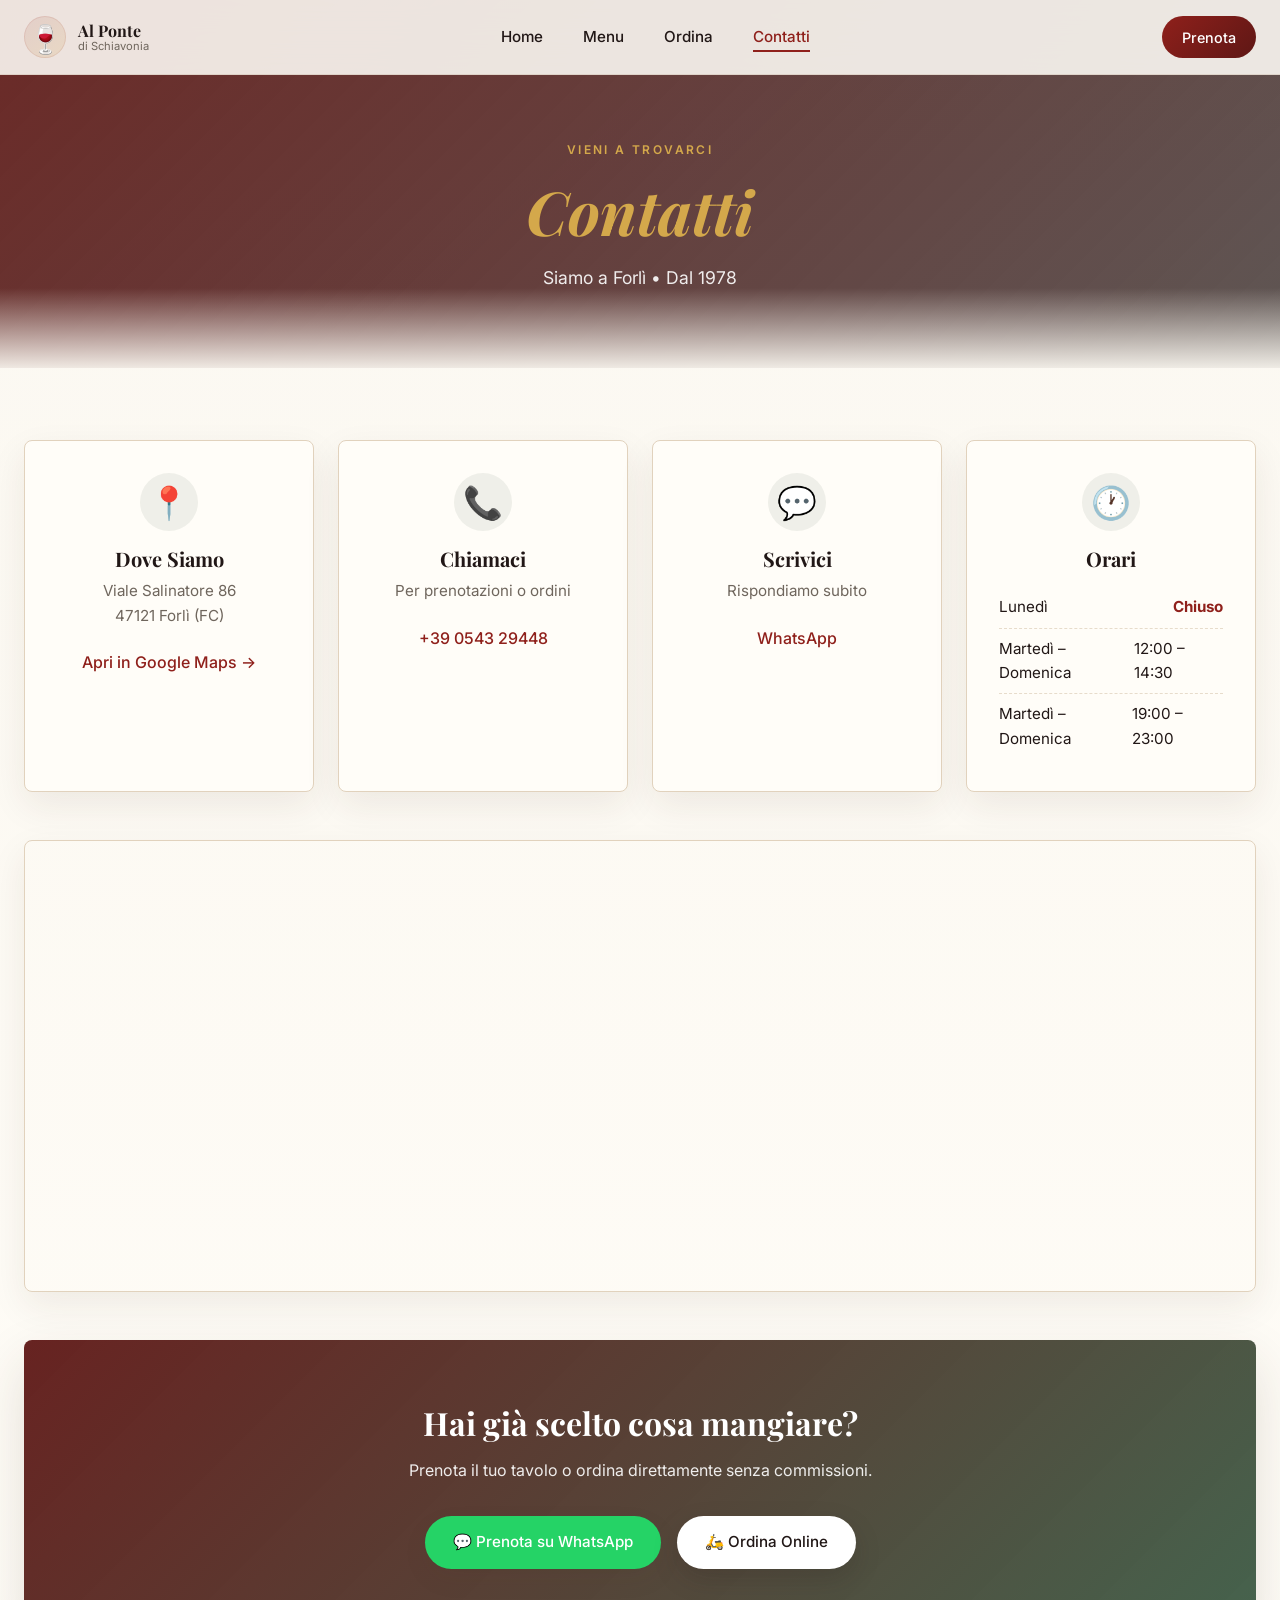
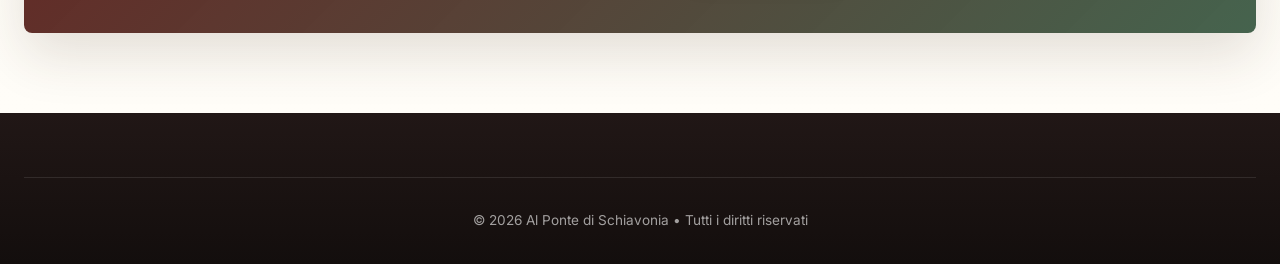
==== contatti.html @ 770dd326 "hjh  ponw" ====
<!DOCTYPE html>
<html lang="it">
<head>
    <meta charset="UTF-8">
    <meta name="viewport" content="width=device-width, initial-scale=1.0">
    <title>Contatti • Al Ponte di Schiavonia | Forlì</title>
    <meta name="description" content="Contattaci per prenotare un tavolo o ordinare. Siamo in Viale Salinatore 86, Forlì. Aperti Mar-Dom 12-14:30 e 19-23.">
    <link rel="icon" href="favicon.ico" sizes="any">
    <link href="https://fonts.googleapis.com/css2?family=Playfair+Display:wght@400;700;900&family=Inter:wght@300;400;500;600;700&display=swap" rel="stylesheet">
    <link rel="stylesheet" href="css/styles.css">
</head>
<body>

<nav class="navbar" id="navbar">
    <div class="container nav-container">
        <a href="index.html" class="logo">
            <span class="logo-icon">🍷</span>
            <span class="logo-text">Al Ponte<br><small>di Schiavonia</small></span>
        </a>
        <ul class="nav-links">
            <li><a href="index.html">Home</a></li>
            <li><a href="menu.html">Menu</a></li>
            <li><a href="ordina.html">Ordina</a></li>
            <li><a href="contatti.html" class="active">Contatti</a></li>
        </ul>
        <a href="https://wa.me/39054329448" class="btn-prenota-nav" target="_blank" rel="noopener">Prenota</a>
        <button class="mobile-menu-btn" aria-label="Menu">
            <span></span><span></span><span></span>
        </button>
    </div>
</nav>

<div class="mobile-menu" id="mobileMenu">
    <a href="index.html">Home</a>
    <a href="menu.html">Menu</a>
    <a href="ordina.html">Ordina</a>
    <a href="contatti.html">Contatti</a>
    <a href="https://wa.me/39054329448" class="btn-whatsapp">Prenota su WhatsApp</a>
</div>

<header class="page-hero">
    <div class="container">
        <span class="section-label light">VIENI A TROVARCI</span>
        <h1 class="page-title"><em>Contatti</em></h1>
        <p class="page-subtitle">Siamo a Forlì • Dal 1978</p>
    </div>
</header>

<main class="contacts-page">
    <div class="container">
        <div class="contacts-grid">

            <div class="contact-card animate-on-scroll">
                <div class="contact-icon">📍</div>
                <h3>Dove Siamo</h3>
                <p>Viale Salinatore 86<br>47121 Forlì (FC)</p>
                <a href="https://maps.google.com/?q=Viale+Salinatore+86+Forli" target="_blank" rel="noopener" class="btn-link">
                    Apri in Google Maps →
                </a>
            </div>

            <div class="contact-card animate-on-scroll" data-delay="100">
                <div class="contact-icon">📞</div>
                <h3>Chiamaci</h3>
                <p>Per prenotazioni o ordini</p>
                <a href="tel:+39054329448" class="btn-link">+39 0543 29448</a>
            </div>

            <div class="contact-card animate-on-scroll" data-delay="200">
                <div class="contact-icon">💬</div>
                <h3>Scrivici</h3>
                <p>Rispondiamo subito</p>
                <a href="https://wa.me/39054329448" target="_blank" rel="noopener" class="btn-link">WhatsApp</a>
            </div>

            <div class="contact-card animate-on-scroll" data-delay="300">
                <div class="contact-icon">🕐</div>
                <h3>Orari</h3>
                <ul class="hours-list">
                    <li><span>Lunedì</span> <span class="closed">Chiuso</span></li>
                    <li><span>Martedì – Domenica</span> <span>12:00 – 14:30</span></li>
                    <li><span>Martedì – Domenica</span> <span>19:00 – 23:00</span></li>
                </ul>
            </div>

        </div>

        <!-- MAPPA INTEGRATA -->
        <div class="map-container animate-on-scroll">
            <iframe 
                src="https://www.google.com/maps?q=Viale+Salinatore+86,+47121+Forli+FC&output=embed" 
                width="100%" 
                height="450" 
                style="border:0;" 
                allowfullscreen="" 
                loading="lazy"
                title="Mappa ristorante">
            </iframe>
        </div>

        <!-- CTA PRENOTAZIONE -->
        <div class="cta-box animate-on-scroll">
            <h2>Hai già scelto cosa mangiare?</h2>
            <p>Prenota il tuo tavolo o ordina direttamente senza commissioni.</p>
            <div class="cta-buttons">
                <a href="https://wa.me/39054329448?text=Salve,%20vorrei%20prenotare%20un%20tavolo" class="btn btn-whatsapp" target="_blank" rel="noopener">
                    💬 Prenota su WhatsApp
                </a>
                <a href="ordina.html" class="btn btn-light">
                    🛵 Ordina Online
                </a>
            </div>
        </div>
    </div>
</main>

<footer class="footer">
    <div class="container">
        <div class="footer-bottom">
            <p>© 2026 Al Ponte di Schiavonia • Tutti i diritti riservati</p>
        </div>
    </div>
</footer>

<script src="js/main.js"></script>
</body>
</html>
---- css/styles.css ----
/* ========================================
   RESET & VARIABILI
======================================== */
*, *::before, *::after {
    margin: 0;
    padding: 0;
    box-sizing: border-box;
}

:root {
    --primary: #8f201b;
    --primary-dark: #5e1715;
    --secondary: #d4a84b;
    --accent: #31523a;
    --dark: #211716;
    --light: #fbf8f1;
    --cream: #f2eadb;
    --paper: #fffdf8;
    --gray: #6f665d;
    --gray-light: #e7dccb;
    --border: #e1d2bd;
    --shadow: 0 14px 36px rgba(67, 39, 30, 0.08);
    --shadow-hover: 0 22px 54px rgba(67, 39, 30, 0.14);
    --radius: 8px;
    --transition: all 0.4s cubic-bezier(0.16, 1, 0.3, 1);
    --whatsapp: #25D366;
    --whatsapp-dark: #128C7E;
}

html {
    scroll-behavior: smooth;
}

body {
    font-family: 'Inter', sans-serif;
    color: var(--dark);
    background:
        linear-gradient(180deg, rgba(255, 253, 248, 0.98), rgba(248, 241, 229, 0.95));
    line-height: 1.6;
    overflow-x: hidden;
}

img {
    max-width: 100%;
    height: auto;
    display: block;
}

a {
    color: inherit;
    text-decoration: none;
}

.container {
    max-width: 1280px;
    margin: 0 auto;
    padding: 0 1.5rem;
}

/* Typography */
h1, h2, h3, h4 {
    font-family: 'Playfair Display', serif;
    font-weight: 700;
    line-height: 1.2;
    letter-spacing: 0;
}

em {
    font-style: italic;
    color: var(--primary);
}

.section-label {
    display: inline-block;
    font-family: 'Inter', sans-serif;
    font-size: 0.75rem;
    font-weight: 600;
    letter-spacing: 0.2em;
    color: var(--primary);
    margin-bottom: 1rem;
    text-transform: uppercase;
}

.section-label.light {
    color: var(--secondary);
}

.section-title {
    font-size: 3.35rem;
    margin-bottom: 1rem;
}

.section-subtitle {
    font-size: 1.1rem;
    color: var(--gray);
    max-width: 600px;
    margin: 0 auto;
}

.section-header {
    text-align: center;
    margin-bottom: 4rem;
}

/* ========================================
   NAVBAR STICKY
======================================== */
.navbar {
    position: fixed;
    top: 0;
    left: 0;
    right: 0;
    z-index: 1000;
    background: rgba(255, 253, 248, 0.88);
    backdrop-filter: blur(20px);
    -webkit-backdrop-filter: blur(20px);
    transition: var(--transition);
    border-bottom: 1px solid rgba(139, 99, 68, 0.14);
}

.navbar.scrolled {
    background: rgba(255, 253, 248, 0.96);
    border-bottom: 1px solid rgba(139, 99, 68, 0.18);
    box-shadow: 0 10px 28px rgba(67, 39, 30, 0.07);
}

.nav-container {
    display: flex;
    align-items: center;
    justify-content: space-between;
    padding: 1rem 1.5rem;
}

.logo {
    display: flex;
    align-items: center;
    gap: 0.75rem;
    font-family: 'Playfair Display', serif;
    font-weight: 700;
}

.logo-icon {
    font-size: 1.75rem;
    width: 42px;
    height: 42px;
    border-radius: 50%;
    display: grid;
    place-items: center;
    background: linear-gradient(145deg, rgba(143, 32, 27, 0.1), rgba(212, 168, 75, 0.18));
    box-shadow: inset 0 0 0 1px rgba(143, 32, 27, 0.1);
}

.logo-text {
    display: flex;
    flex-direction: column;
    line-height: 1.1;
}

.logo-text small {
    font-size: 0.7rem;
    color: var(--gray);
    font-weight: 400;
    font-family: 'Inter', sans-serif;
}

.nav-links {
    display: flex;
    gap: 2.5rem;
    list-style: none;
}

.nav-links a {
    font-size: 0.95rem;
    font-weight: 500;
    color: var(--dark);
    position: relative;
    transition: color 0.3s;
}

.nav-links a::after {
    content: '';
    position: absolute;
    bottom: -6px;
    left: 0;
    width: 0;
    height: 2px;
    background: var(--primary);
    transition: width 0.3s;
}

.nav-links a:hover,
.nav-links a.active {
    color: var(--primary);
}

.nav-links a.active::after,
.nav-links a:hover::after {
    width: 100%;
}

.btn-prenota-nav {
    background: linear-gradient(135deg, var(--primary), var(--primary-dark));
    color: white;
    padding: 0.6rem 1.25rem;
    border-radius: 50px;
    font-size: 0.9rem;
    font-weight: 500;
    display: flex;
    align-items: center;
    gap: 0.5rem;
    transition: var(--transition);
}

.btn-prenota-nav:hover {
    background: var(--primary-dark);
    transform: translateY(-2px);
}

.mobile-menu-btn {
    display: none;
    background: none;
    border: none;
    cursor: pointer;
    padding: 0.5rem;
    flex-direction: column;
    gap: 5px;
}

.mobile-menu-btn span {
    display: block;
    width: 24px;
    height: 2px;
    background: var(--dark);
    transition: var(--transition);
}

.mobile-menu {
    position: fixed;
    top: 0;
    right: -100%;
    width: 85%;
    max-width: 400px;
    height: 100vh;
    background: white;
    z-index: 2000;
    padding: 5rem 2rem 2rem;
    display: flex;
    flex-direction: column;
    gap: 1.5rem;
    transition: right 0.4s cubic-bezier(0.16, 1, 0.3, 1);
    box-shadow: -10px 0 40px rgba(0,0,0,0.1);
}

.mobile-menu.active {
    right: 0;
}

.mobile-menu a {
    font-size: 1.25rem;
    font-weight: 500;
    padding: 1rem 0;
    border-bottom: 1px solid var(--gray-light);
}

.mobile-menu .btn-whatsapp {
    background: var(--whatsapp);
    color: white;
    text-align: center;
    padding: 1rem;
    border-radius: var(--radius);
    border: none;
    margin-top: 1rem;
}

/* ========================================
   BUTTONS
======================================== */
.btn {
    display: inline-flex;
    align-items: center;
    gap: 0.5rem;
    padding: 0.9rem 1.75rem;
    border-radius: 50px;
    font-weight: 500;
    font-size: 0.95rem;
    border: none;
    cursor: pointer;
    transition: var(--transition);
    font-family: 'Inter', sans-serif;
    box-shadow: 0 10px 24px rgba(67, 39, 30, 0.08);
}

.btn-primary {
    background: linear-gradient(135deg, var(--primary), var(--primary-dark));
    color: white;
}

.btn-primary:hover {
    background: var(--primary-dark);
    transform: translateY(-2px);
    box-shadow: 0 10px 30px rgba(139, 26, 26, 0.3);
}

.btn-outline {
    background: rgba(255, 255, 255, 0.08);
    color: white;
    border: 1px solid rgba(255, 255, 255, 0.72);
    box-shadow: none;
}

.btn-outline:hover {
    background: white;
    color: var(--dark);
}

.btn-light {
    background: white;
    color: var(--dark);
    box-shadow: 0 10px 26px rgba(35, 23, 22, 0.18);
}

.btn-whatsapp {
    background: var(--whatsapp);
    color: white;
}

.btn-whatsapp:hover {
    background: var(--whatsapp-dark);
    transform: translateY(-2px);
}

.btn-card {
    background: var(--cream);
    color: var(--dark);
    width: 100%;
    justify-content: center;
    margin-top: 1.5rem;
}

.btn-card:hover {
    background: var(--primary);
    color: white;
}

.btn-large {
    padding: 1.1rem 2.25rem;
    font-size: 1rem;
}

.btn-full {
    width: 100%;
    justify-content: center;
}

/* ========================================
   HERO
======================================== */
.hero {
    min-height: 92vh;
    background:
        linear-gradient(90deg, rgba(26, 17, 15, 0.86) 0%, rgba(79, 25, 20, 0.68) 45%, rgba(26, 17, 15, 0.3) 100%),
        url('https://images.unsplash.com/photo-1555396273-367ea4eb4db5?w=1920&q=85') center/cover;
    display: flex;
    align-items: center;
    position: relative;
    color: white;
    overflow: hidden;
}

.hero-overlay {
    position: absolute;
    inset: 0;
    background:
        linear-gradient(180deg, rgba(33, 23, 22, 0.08) 0%, rgba(33, 23, 22, 0.44) 100%);
}

.hero::after {
    content: '';
    position: absolute;
    left: 0;
    right: 0;
    bottom: 0;
    height: 160px;
    background: linear-gradient(180deg, transparent, var(--cream));
    pointer-events: none;
}

.hero-content {
    position: relative;
    z-index: 2;
    padding-top: 4rem;
    max-width: 760px;
}

.hero-badge {
    display: inline-flex;
    align-items: center;
    gap: 0.5rem;
    background: rgba(255,255,255,0.1);
    backdrop-filter: blur(10px);
    padding: 0.5rem 1rem;
    border-radius: 50px;
    font-size: 0.8rem;
    letter-spacing: 0.2em;
    margin-bottom: 2rem;
    border: 1px solid rgba(255,255,255,0.2);
}

.badge-dot {
    width: 8px;
    height: 8px;
    background: var(--secondary);
    border-radius: 50%;
    animation: pulse 2s infinite;
}

@keyframes pulse {
    0%, 100% { opacity: 1; }
    50% { opacity: 0.5; }
}

.hero-title {
    font-size: 5.6rem;
    line-height: 1;
    margin-bottom: 1rem;
    text-wrap: balance;
    text-shadow: 0 16px 46px rgba(0, 0, 0, 0.35);
}

.hero-title em {
    color: var(--secondary);
    font-style: italic;
}

.hero-subtitle {
    font-family: 'Playfair Display', serif;
    font-size: 1.5rem;
    color: var(--secondary);
    margin-bottom: 1.5rem;
    font-style: italic;
}

.hero-description {
    font-size: 1.15rem;
    max-width: 560px;
    margin-bottom: 2.5rem;
    opacity: 0.9;
}

.hero-cta {
    display: flex;
    gap: 1rem;
    flex-wrap: wrap;
}

.hero-facts {
    display: flex;
    gap: 0.8rem;
    flex-wrap: wrap;
    margin-top: 2.5rem;
}

.hero-fact {
    min-width: 150px;
    padding: 0.9rem 1rem;
    border: 1px solid rgba(255, 255, 255, 0.24);
    border-radius: var(--radius);
    background: rgba(255, 253, 248, 0.11);
    backdrop-filter: blur(14px);
}

.hero-fact strong {
    display: block;
    font-family: 'Playfair Display', serif;
    font-size: 1.65rem;
    line-height: 1;
    color: var(--secondary);
}

.hero-fact span {
    display: block;
    margin-top: 0.35rem;
    font-size: 0.78rem;
    color: rgba(255, 255, 255, 0.86);
}

.hero-scroll {
    position: absolute;
    bottom: 3rem;
    left: 50%;
    transform: translateX(-50%);
    display: none;
    flex-direction: column;
    align-items: center;
    gap: 0.5rem;
    font-size: 0.8rem;
    letter-spacing: 0.2em;
    opacity: 0.8;
    z-index: 2;
}

.scroll-line {
    width: 1px;
    height: 60px;
    background: linear-gradient(to bottom, white, transparent);
    animation: scrollLine 2s ease-in-out infinite;
}

@keyframes scrollLine {
    0%, 100% { transform: scaleY(1); }
    50% { transform: scaleY(0.5); transform-origin: top; }
}

/* ========================================
   SECTIONS
======================================== */
section {
    padding: 6rem 0;
}

.section-order {
    background:
        linear-gradient(180deg, var(--cream) 0%, #fffaf0 100%);
}

.order-grid {
    display: grid;
    grid-template-columns: repeat(auto-fit, minmax(320px, 1fr));
    gap: 2rem;
}

.order-card {
    background: var(--paper);
    padding: 2.5rem;
    border-radius: var(--radius);
    border: 1px solid var(--border);
    box-shadow: var(--shadow);
    transition: var(--transition);
    position: relative;
    overflow: hidden;
}

.order-card::before {
    content: '';
    position: absolute;
    top: 0;
    left: 0;
    right: 0;
    height: 4px;
    background: linear-gradient(90deg, var(--primary), var(--secondary), var(--accent));
}

.order-card:hover {
    transform: translateY(-8px);
    box-shadow: var(--shadow-hover);
}

.order-icon {
    width: 58px;
    height: 58px;
    display: grid;
    place-items: center;
    border-radius: 50%;
    background: rgba(212, 168, 75, 0.18);
    font-size: 2.3rem;
    margin-bottom: 1rem;
}

.order-card h3 {
    font-size: 1.5rem;
    margin-bottom: 0.75rem;
}

.order-card p {
    color: var(--gray);
    margin-bottom: 1.5rem;
}

.order-features {
    list-style: none;
    margin-bottom: 1rem;
}

.order-features li {
    padding: 0.4rem 0;
    color: var(--dark);
    font-size: 0.95rem;
}

/* SPECIALTY */
.section-specialty {
    background: var(--paper);
}

.specialty-grid {
    display: grid;
    grid-template-columns: repeat(auto-fit, minmax(280px, 1fr));
    gap: 2rem;
    margin-bottom: 3rem;
}

.specialty-card {
    background: white;
    border-radius: var(--radius);
    overflow: hidden;
    transition: var(--transition);
    border: 1px solid var(--border);
    box-shadow: var(--shadow);
}

.specialty-card:hover {
    transform: translateY(-8px);
    box-shadow: var(--shadow-hover);
}

.specialty-image {
    height: 240px;
    overflow: hidden;
}

.specialty-image img {
    width: 100%;
    height: 100%;
    object-fit: cover;
    transition: transform 0.6s;
}

.specialty-card:hover .specialty-image img {
    transform: scale(1.1);
}

.specialty-info {
    padding: 1.6rem;
}

.specialty-number {
    font-family: 'Playfair Display', serif;
    font-size: 2.5rem;
    font-weight: 700;
    color: var(--primary);
    line-height: 1;
    margin-bottom: 0.5rem;
}

/* GALLERY */
.section-gallery {
    background:
        linear-gradient(180deg, var(--paper), var(--cream));
}

.gallery-grid {
    display: grid;
    grid-template-columns: repeat(4, 1fr);
    grid-auto-rows: 200px;
    gap: 1rem;
}

.gallery-item {
    border-radius: var(--radius);
    overflow: hidden;
    position: relative;
    cursor: pointer;
    box-shadow: 0 14px 36px rgba(67, 39, 30, 0.1);
}

.gallery-item::after {
    content: '';
    position: absolute;
    inset: 0;
    background: linear-gradient(180deg, transparent 45%, rgba(33, 23, 22, 0.2));
    opacity: 0;
    transition: var(--transition);
}

.gallery-item:hover::after {
    opacity: 1;
}

.gallery-item img {
    width: 100%;
    height: 100%;
    object-fit: cover;
    transition: transform 0.6s;
}

.gallery-item:hover img {
    transform: scale(1.08);
}

.gallery-large {
    grid-column: span 2;
    grid-row: span 2;
}

.gallery-wide {
    grid-column: span 4;
}

/* CTA */
.section-cta {
    background: var(--paper);
}

.cta-box {
    background:
        linear-gradient(135deg, rgba(95, 23, 21, 0.95), rgba(49, 82, 58, 0.9)),
        url('https://images.unsplash.com/photo-1514933651103-005eec06c04b?w=1400&q=80') center/cover;
    color: white;
    padding: 4rem 2rem;
    border-radius: var(--radius);
    text-align: center;
    box-shadow: var(--shadow-hover);
}

.cta-box h2 {
    font-size: 2rem;
    margin-bottom: 1rem;
    color: white;
}

.cta-box p {
    margin-bottom: 2rem;
    opacity: 0.9;
}

.cta-buttons {
    display: flex;
    gap: 1rem;
    justify-content: center;
    flex-wrap: wrap;
}

/* ========================================
   PAGE HEROES
======================================== */
.page-hero {
    padding: 8.5rem 0 4.75rem;
    background:
        linear-gradient(135deg, rgba(94, 23, 21, 0.92), rgba(33, 23, 22, 0.72)),
        url('https://images.unsplash.com/photo-1498579150354-977475b7ea0b?w=1600&q=82') center/cover;
    color: white;
    text-align: center;
    position: relative;
    overflow: hidden;
}

.page-hero::after {
    content: '';
    position: absolute;
    left: 0;
    right: 0;
    bottom: 0;
    height: 80px;
    background: linear-gradient(180deg, transparent, rgba(251, 248, 241, 0.92));
    pointer-events: none;
}

.page-hero .container {
    position: relative;
    z-index: 1;
}

.page-title {
    font-size: 3.8rem;
    color: white;
    margin-bottom: 1rem;
}

.page-title em {
    color: var(--secondary);
}

.page-subtitle {
    opacity: 0.9;
    font-size: 1.1rem;
}

/* ========================================
   MENU PAGE
======================================== */
.menu-filters {
    position: sticky;
    top: 70px;
    z-index: 100;
    background: rgba(255, 253, 248, 0.94);
    backdrop-filter: blur(16px);
    border-bottom: 1px solid var(--border);
    padding: 1rem 0;
    overflow-x: auto;
    box-shadow: 0 10px 24px rgba(67, 39, 30, 0.06);
}

.menu-filters .container {
    display: flex;
    gap: 0.5rem;
    white-space: nowrap;
}

.filter-btn {
    background: rgba(255, 255, 255, 0.76);
    border: 1px solid var(--border);
    padding: 0.5rem 1rem;
    border-radius: 50px;
    font-size: 0.85rem;
    cursor: pointer;
    transition: var(--transition);
    font-family: 'Inter', sans-serif;
    white-space: nowrap;
}

.filter-btn:hover {
    border-color: var(--primary);
    color: var(--primary);
}

.filter-btn.active {
    background: linear-gradient(135deg, var(--primary), var(--primary-dark));
    color: white;
    border-color: var(--primary);
    box-shadow: 0 10px 20px rgba(143, 32, 27, 0.18);
}

.filter-btn span {
    opacity: 0.7;
    margin-left: 0.25rem;
    font-size: 0.75rem;
}

.menu-main {
    padding: 3.5rem 0 5rem;
}

.menu-section {
    margin-bottom: 5rem;
}

.menu-category-header {
    margin-bottom: 2rem;
}

.menu-category-header h2 {
    font-size: 2.5rem;
    margin-bottom: 0.5rem;
}

.category-divider {
    width: 60px;
    height: 3px;
    background: var(--secondary);
    margin-top: 0.5rem;
}

.menu-grid {
    display: grid;
    grid-template-columns: repeat(auto-fill, minmax(320px, 1fr));
    gap: 2rem;
    scroll-margin-top: 160px;
}

.menu-item {
    background: var(--paper);
    border-radius: var(--radius);
    overflow: hidden;
    box-shadow: var(--shadow);
    transition: var(--transition);
    display: flex;
    flex-direction: column;
    border: 1px solid var(--border);
}

.menu-item:hover {
    transform: translateY(-5px);
    box-shadow: var(--shadow-hover);
}

.menu-item-image {
    height: 220px;
    overflow: hidden;
    position: relative;
}

.menu-item-image img {
    width: 100%;
    height: 100%;
    object-fit: cover;
    transition: transform 0.5s;
}

.menu-item:hover .menu-item-image img {
    transform: scale(1.08);
}

.badge-spicy,
.badge-premium {
    position: absolute;
    top: 1rem;
    right: 1rem;
    background: white;
    padding: 0.4rem 0.8rem;
    border-radius: 50px;
    font-size: 0.75rem;
    font-weight: 600;
    box-shadow: var(--shadow);
}

.menu-item-content {
    padding: 1.45rem;
    flex: 1;
    display: flex;
    flex-direction: column;
}

.menu-item-header {
    display: flex;
    justify-content: space-between;
    align-items: flex-start;
    gap: 1rem;
    margin-bottom: 0.75rem;
}

.menu-item-header h3 {
    font-size: 1.2rem;
    flex: 1;
    color: #19100f;
}

.price {
    font-family: 'Playfair Display', serif;
    font-size: 1.25rem;
    font-weight: 700;
    color: var(--primary);
    white-space: nowrap;
    background: rgba(143, 32, 27, 0.08);
    padding: 0.2rem 0.55rem;
    border-radius: 50px;
}

.menu-item-content p {
    color: var(--gray);
    font-size: 0.9rem;
    margin-bottom: 1rem;
    flex: 1;
}

.allergens {
    display: flex;
    gap: 0.5rem;
    flex-wrap: wrap;
    margin-bottom: 1rem;
}

.allergen {
    background: rgba(49, 82, 58, 0.08);
    padding: 0.25rem 0.6rem;
    border-radius: 50px;
    font-size: 0.7rem;
    color: var(--accent);
}

.btn-add-to-cart {
    background: linear-gradient(135deg, var(--dark), #3a2521);
    color: white;
    border: none;
    padding: 0.75rem;
    border-radius: 50px;
    cursor: pointer;
    font-family: 'Inter', sans-serif;
    font-weight: 500;
    transition: var(--transition);
    margin-top: auto;
}

.btn-add-to-cart:hover {
    background: var(--primary);
    transform: scale(1.02);
}

.btn-customize {
    background: var(--dark);
    display: flex;
    align-items: center;
    justify-content: center;
    gap: 0.4rem;
}

.btn-customize:hover {
    background: linear-gradient(135deg, var(--accent), #243e2b);
}

.btn-customize-order {
    background: #25D366;
    color: white;
    font-size: 1rem;
}

.btn-customize-order:hover {
    background: #128C7E;
}

.btn-show-all {
    background: transparent;
    border: 2px solid var(--primary);
    color: var(--primary);
    padding: 0.9rem 2rem;
    border-radius: 50px;
    cursor: pointer;
    font-weight: 500;
    transition: var(--transition);
    font-family: 'Inter', sans-serif;
}

.btn-show-all:hover {
    background: var(--primary);
    color: white;
}

.allergens-disclaimer {
    background: var(--cream);
    padding: 1.5rem;
    border-radius: var(--radius);
    margin-top: 3rem;
    text-align: center;
}

/* FLOATING CART */
.floating-cart {
    position: fixed;
    bottom: 2rem;
    right: 2rem;
    background: linear-gradient(135deg, var(--primary), var(--primary-dark));
    color: white;
    width: 60px;
    height: 60px;
    border-radius: 50%;
    display: flex;
    align-items: center;
    justify-content: center;
    box-shadow: 0 16px 34px rgba(143, 32, 27, 0.34);
    cursor: pointer;
    z-index: 999;
    transition: var(--transition);
    opacity: 0;
    pointer-events: none;
}

.floating-cart.active {
    opacity: 1;
    pointer-events: all;
}

.floating-cart:hover {
    transform: scale(1.1);
}

.cart-count {
    position: absolute;
    top: -5px;
    right: -5px;
    background: var(--secondary);
    color: var(--dark);
    width: 24px;
    height: 24px;
    border-radius: 50%;
    display: flex;
    align-items: center;
    justify-content: center;
    font-size: 0.75rem;
    font-weight: 700;
}

/* ========================================
   ORDER PAGE
======================================== */
.order-page {
    padding: 3.5rem 0 5rem;
    background:
        linear-gradient(180deg, rgba(251, 248, 241, 0.7), rgba(242, 234, 219, 0.85));
}

.order-layout {
    display: grid;
    grid-template-columns: 1fr 400px;
    gap: 3rem;
    align-items: flex-start;
}

.order-menu h2 {
    font-size: 1.75rem;
    margin-bottom: 1.5rem;
    padding-bottom: 0.5rem;
    border-bottom: 2px solid var(--border);
    color: var(--dark);
}

.order-items {
    display: grid;
    grid-template-columns: repeat(auto-fill, minmax(200px, 1fr));
    gap: 1rem;
    margin-bottom: 3rem;
}

.order-item {
    background: var(--paper);
    padding: 1rem;
    border-radius: var(--radius);
    box-shadow: var(--shadow);
    transition: var(--transition);
    display: flex;
    flex-direction: column;
    gap: 0.5rem;
    border: 1px solid var(--border);
    min-height: 118px;
}

.order-item:hover {
    transform: translateY(-3px);
    box-shadow: var(--shadow-hover);
}

.order-item-name {
    font-weight: 600;
    font-size: 0.95rem;
}

.order-item-bottom {
    display: flex;
    justify-content: space-between;
    align-items: center;
    margin-top: auto;
}

.order-item-price {
    color: var(--primary);
    font-weight: 700;
}

.btn-add-small {
    background: linear-gradient(135deg, var(--primary), var(--primary-dark));
    color: white;
    border: none;
    width: 32px;
    height: 32px;
    border-radius: 50%;
    cursor: pointer;
    font-size: 1.2rem;
    line-height: 1;
    transition: var(--transition);
}

.btn-add-small:hover {
    background: var(--primary-dark);
    transform: scale(1.1);
}

/* CART */
.order-cart {
    background: var(--paper);
    border-radius: var(--radius);
    padding: 1.5rem;
    box-shadow: var(--shadow);
    position: sticky;
    top: 100px;
    max-height: calc(100vh - 120px);
    overflow-y: auto;
    border: 1px solid var(--border);
}

.cart-header {
    display: flex;
    justify-content: space-between;
    align-items: center;
    padding-bottom: 1rem;
    border-bottom: 1px solid var(--border);
    margin-bottom: 1rem;
}

.cart-header h3 {
    font-size: 1.25rem;
}

.cart-clear {
    background: rgba(143, 32, 27, 0.08);
    border: none;
    color: var(--primary);
    cursor: pointer;
    font-size: 0.85rem;
    text-decoration: none;
    font-family: 'Inter', sans-serif;
    padding: 0.35rem 0.65rem;
    border-radius: 50px;
}

.cart-items {
    margin-bottom: 1.5rem;
    min-height: 100px;
}

.cart-empty {
    text-align: center;
    padding: 2rem 1rem;
    color: var(--gray);
}

.cart-empty svg {
    margin: 0 auto 1rem;
    opacity: 0.3;
}

.cart-item {
    display: flex;
    justify-content: space-between;
    align-items: center;
    padding: 0.75rem 0;
    border-bottom: 1px solid var(--border);
}

.cart-item-info {
    flex: 1;
}

.cart-item-name {
    font-size: 0.9rem;
    font-weight: 500;
}

.cart-item-price {
    font-size: 0.8rem;
    color: var(--gray);
}

.cart-item-controls {
    display: flex;
    align-items: center;
    gap: 0.5rem;
}

.qty-btn {
    background: var(--cream);
    border: none;
    width: 28px;
    height: 28px;
    border-radius: 50%;
    cursor: pointer;
    font-weight: 600;
    transition: var(--transition);
    font-family: 'Inter', sans-serif;
}

.qty-btn:hover {
    background: var(--primary);
    color: white;
}

.cart-item-qty {
    font-weight: 600;
    min-width: 20px;
    text-align: center;
}

.cart-summary {
    padding: 1rem 0;
    border-top: 2px solid var(--primary);
    margin-bottom: 1rem;
}

.summary-row {
    display: flex;
    justify-content: space-between;
    padding: 0.5rem 0;
}

.summary-row.total {
    font-size: 1.25rem;
    font-weight: 700;
    padding-top: 1rem;
    border-top: 1px solid var(--border);
    margin-top: 0.5rem;
}

.cart-form h4 {
    font-size: 1.1rem;
    margin-bottom: 1rem;
    padding-top: 1rem;
    border-top: 1px solid var(--border);
}

.form-group {
    margin-bottom: 1rem;
}

.form-group label {
    display: block;
    font-size: 0.85rem;
    font-weight: 500;
    margin-bottom: 0.4rem;
}

.form-group input,
.form-group textarea {
    width: 100%;
    padding: 0.75rem;
    border: 1px solid var(--border);
    border-radius: 8px;
    font-family: inherit;
    font-size: 0.95rem;
    transition: var(--transition);
    background: white;
}

.form-group input:focus,
.form-group textarea:focus {
    outline: none;
    border-color: var(--primary);
    box-shadow: 0 0 0 4px rgba(143, 32, 27, 0.08);
}

.radio-group {
    display: flex;
    flex-direction: column;
    gap: 0.5rem;
}

.radio-label {
    display: flex;
    align-items: center;
    gap: 0.5rem;
    padding: 0.75rem;
    border: 1px solid var(--border);
    border-radius: 8px;
    cursor: pointer;
    transition: var(--transition);
    background: white;
}

.radio-label:hover {
    border-color: var(--primary);
}

.radio-label input[type="radio"] {
    width: auto;
}

.form-disclaimer {
    font-size: 0.8rem;
    color: var(--gray);
    text-align: center;
    margin-top: 1rem;
}

button:disabled {
    opacity: 0.5;
    cursor: not-allowed;
}

/* ========================================
   CONTACTS PAGE
======================================== */
.contacts-page {
    padding: 4.5rem 0 5rem;
    background:
        linear-gradient(180deg, rgba(251, 248, 241, 0.7), rgba(255, 253, 248, 1));
}

.contacts-grid {
    display: grid;
    grid-template-columns: repeat(auto-fit, minmax(240px, 1fr));
    gap: 1.5rem;
    margin-bottom: 3rem;
}

.contact-card {
    background: var(--paper);
    padding: 2rem;
    border-radius: var(--radius);
    box-shadow: var(--shadow);
    text-align: center;
    transition: var(--transition);
    border: 1px solid var(--border);
}

.contact-card:hover {
    transform: translateY(-5px);
    box-shadow: var(--shadow-hover);
}

.contact-icon {
    width: 58px;
    height: 58px;
    display: grid;
    place-items: center;
    margin: 0 auto 1rem;
    border-radius: 50%;
    background: rgba(49, 82, 58, 0.08);
    font-size: 2rem;
}

.contact-card h3 {
    font-size: 1.25rem;
    margin-bottom: 0.5rem;
}

.contact-card p {
    color: var(--gray);
    margin-bottom: 1rem;
    font-size: 0.95rem;
}

.btn-link {
    color: var(--primary);
    font-weight: 500;
    display: inline-block;
    padding: 0.4rem 0;
    transition: var(--transition);
}

.btn-link:hover {
    color: var(--primary-dark);
}

.hours-list {
    list-style: none;
    text-align: left;
    margin-top: 1rem;
}

.hours-list li {
    display: flex;
    justify-content: space-between;
    padding: 0.5rem 0;
    border-bottom: 1px dashed var(--gray-light);
    font-size: 0.95rem;
}

.hours-list li:last-child {
    border-bottom: none;
}

.closed {
    color: var(--primary);
    font-weight: 700;
}

.map-container {
    border-radius: var(--radius);
    overflow: hidden;
    margin-bottom: 3rem;
    box-shadow: var(--shadow);
    border: 1px solid var(--border);
}

.map-container iframe {
    display: block;
}

/* ========================================
   FOOTER
======================================== */
.footer {
    background:
        linear-gradient(180deg, #211716, #130e0d);
    color: white;
    padding: 4rem 0 2rem;
}

.footer-grid {
    display: grid;
    grid-template-columns: 2fr 1fr 1fr 1fr;
    gap: 3rem;
    margin-bottom: 3rem;
}

.footer-logo {
    display: flex;
    align-items: center;
    gap: 0.75rem;
    font-family: 'Playfair Display', serif;
    font-size: 1.25rem;
    font-weight: 700;
    margin-bottom: 1rem;
}

.footer-col p {
    color: rgba(255,255,255,0.7);
    font-size: 0.95rem;
    line-height: 1.6;
}

.footer-col h4 {
    font-size: 1rem;
    margin-bottom: 1rem;
    color: var(--secondary);
}

.footer-col ul {
    list-style: none;
}

.footer-col ul li {
    padding: 0.3rem 0;
    color: rgba(255,255,255,0.7);
    font-size: 0.9rem;
}

.footer-col ul a {
    transition: color 0.3s;
}

.footer-col ul a:hover {
    color: var(--secondary);
}

.social-links {
    display: flex;
    gap: 0.75rem;
}

.social-links a {
    width: 40px;
    height: 40px;
    background: rgba(255,255,255,0.1);
    border-radius: 50%;
    display: flex;
    align-items: center;
    justify-content: center;
    font-size: 1.25rem;
    transition: var(--transition);
}

.social-links a:hover {
    background: var(--primary);
    transform: translateY(-3px);
}

.footer-bottom {
    padding-top: 2rem;
    border-top: 1px solid rgba(255,255,255,0.1);
    text-align: center;
    font-size: 0.85rem;
    color: rgba(255,255,255,0.6);
}

/* ========================================
   ANIMAZIONI
======================================== */
.animate-fade-in {
    animation: fadeInUp 1s cubic-bezier(0.16, 1, 0.3, 1);
}

@keyframes fadeInUp {
    from {
        opacity: 0;
        transform: translateY(40px);
    }
    to {
        opacity: 1;
        transform: translateY(0);
    }
}

.animate-on-scroll {
    opacity: 0;
    transform: translateY(30px);
    transition: opacity 0.8s ease, transform 0.8s cubic-bezier(0.16, 1, 0.3, 1);
}

.animate-on-scroll.visible {
    opacity: 1;
    transform: translateY(0);
}

/* ========================================
   RESPONSIVE
======================================== */
@media (max-width: 1024px) {
    .order-layout {
        grid-template-columns: 1fr;
    }
    
    .order-cart {
        position: static;
        max-height: none;
    }
    
    .footer-grid {
        grid-template-columns: 1fr 1fr;
    }
}

@media (max-width: 768px) {
    .nav-links,
    .btn-prenota-nav {
        display: none;
    }
    
    .mobile-menu-btn {
        display: flex;
    }
    
    section {
        padding: 4rem 0;
    }

    .section-title {
        font-size: 2.5rem;
    }

    .hero {
        min-height: 92vh;
    }

    .hero-title {
        font-size: 3.65rem;
    }

    .hero-facts {
        gap: 0.65rem;
        margin-top: 2rem;
    }

    .hero-fact {
        flex: 1 1 130px;
        min-width: 0;
    }
    
    .hero-cta {
        flex-direction: column;
        align-items: flex-start;
    }
    
    .hero-cta .btn {
        width: 100%;
        justify-content: center;
    }
    
    .gallery-grid {
        grid-template-columns: repeat(2, 1fr);
        grid-auto-rows: 150px;
    }
    
    .gallery-wide,
    .gallery-large {
        grid-column: span 2;
        grid-row: span 1;
    }
    
    .cta-buttons {
        flex-direction: column;
    }
    
    .cta-buttons .btn {
        width: 100%;
    }
    
    .footer-grid {
        grid-template-columns: 1fr;
        gap: 2rem;
    }
    
    .menu-grid {
        grid-template-columns: 1fr;
    }

    .page-title {
        font-size: 3rem;
    }
}

@media (max-width: 480px) {
    .container {
        padding: 0 1rem;
    }
    
    .hero-title {
        font-size: 3rem;
    }
    
    .page-title {
        font-size: 2.5rem;
    }

    .section-title {
        font-size: 2.2rem;
    }

    .hero-fact {
        flex-basis: 100%;
    }
    
    .floating-cart {
        bottom: 1rem;
        right: 1rem;
        width: 50px;
        height: 50px;
    }
}

/* ========================================
   MODALE PERSONALIZZAZIONE PIZZA
======================================== */
.modal-overlay {
    position: fixed;
    inset: 0;
    background: rgba(0,0,0,0.6);
    backdrop-filter: blur(4px);
    z-index: 3000;
    display: flex;
    align-items: center;
    justify-content: center;
    padding: 1rem;
    opacity: 0;
    visibility: hidden;
    transition: var(--transition);
}

.modal-overlay.active {
    opacity: 1;
    visibility: visible;
}

.modal {
    background: white;
    border-radius: var(--radius);
    width: 100%;
    max-width: 500px;
    max-height: 90vh;
    overflow-y: auto;
    transform: translateY(30px) scale(0.95);
    transition: var(--transition);
    box-shadow: 0 25px 80px rgba(0,0,0,0.3);
}

.modal-overlay.active .modal {
    transform: translateY(0) scale(1);
}

.modal-header {
    display: flex;
    justify-content: space-between;
    align-items: center;
    padding: 1.5rem;
    border-bottom: 1px solid var(--gray-light);
    position: sticky;
    top: 0;
    background: white;
    z-index: 1;
    border-radius: var(--radius) var(--radius) 0 0;
}

.modal-header h3 {
    font-size: 1.4rem;
    color: var(--dark);
}

.modal-close {
    background: var(--cream);
    border: none;
    width: 36px;
    height: 36px;
    border-radius: 50%;
    cursor: pointer;
    font-size: 1.2rem;
    display: flex;
    align-items: center;
    justify-content: center;
    transition: var(--transition);
}

.modal-close:hover {
    background: var(--primary);
    color: white;
}

.modal-body {
    padding: 1.5rem;
}

.modal-section {
    margin-bottom: 1.5rem;
}

.modal-section-title {
    font-size: 1rem;
    font-weight: 600;
    margin-bottom: 0.75rem;
    color: var(--dark);
    display: flex;
    align-items: center;
    gap: 0.5rem;
}

.modal-section-title .required {
    color: var(--primary);
    font-size: 0.75rem;
}

/* Extra Options */
.extra-list {
    display: flex;
    flex-direction: column;
    gap: 0.5rem;
}

.extra-item {
    display: flex;
    align-items: center;
    justify-content: space-between;
    padding: 0.75rem 1rem;
    border: 1px solid var(--gray-light);
    border-radius: 10px;
    cursor: pointer;
    transition: var(--transition);
}

.extra-item:hover {
    border-color: var(--primary);
}

.extra-item.selected {
    border-color: var(--primary);
    background: rgba(139, 26, 26, 0.05);
}

.extra-item input {
    display: none;
}

.extra-info {
    display: flex;
    align-items: center;
    gap: 0.75rem;
}

.extra-checkbox {
    width: 20px;
    height: 20px;
    border: 2px solid var(--gray-light);
    border-radius: 4px;
    display: flex;
    align-items: center;
    justify-content: center;
    transition: var(--transition);
    flex-shrink: 0;
}

.extra-item.selected .extra-checkbox {
    background: var(--primary);
    border-color: var(--primary);
    color: white;
}

.extra-name {
    font-weight: 500;
    font-size: 0.95rem;
}

.extra-price {
    font-weight: 600;
    color: var(--primary);
    font-size: 0.9rem;
    white-space: nowrap;
}

/* Remove Ingredients */
.remove-list {
    display: flex;
    flex-wrap: wrap;
    gap: 0.5rem;
}

.remove-chip {
    background: var(--cream);
    border: 1px solid var(--gray-light);
    padding: 0.5rem 1rem;
    border-radius: 50px;
    font-size: 0.85rem;
    cursor: pointer;
    transition: var(--transition);
}

.remove-chip:hover {
    border-color: var(--primary);
}

.remove-chip.selected {
    background: var(--primary);
    color: white;
    border-color: var(--primary);
}

.remove-chip input {
    display: none;
}

/* Notes */
.modal-notes textarea {
    width: 100%;
    padding: 0.75rem;
    border: 1px solid var(--gray-light);
    border-radius: 10px;
    font-family: inherit;
    font-size: 0.95rem;
    resize: vertical;
    min-height: 80px;
    transition: var(--transition);
}

.modal-notes textarea:focus {
    outline: none;
    border-color: var(--primary);
}

/* Modal Footer */
.modal-footer {
    padding: 1.5rem;
    border-top: 1px solid var(--gray-light);
    position: sticky;
    bottom: 0;
    background: white;
    border-radius: 0 0 var(--radius) var(--radius);
}

.modal-total {
    display: flex;
    justify-content: space-between;
    align-items: center;
    margin-bottom: 1rem;
    font-size: 1.1rem;
}

.modal-total-price {
    font-family: 'Playfair Display', serif;
    font-size: 1.5rem;
    font-weight: 700;
    color: var(--primary);
}

.btn-add-custom {
    width: 100%;
    padding: 1rem;
    background: var(--primary);
    color: white;
    border: none;
    border-radius: 50px;
    font-size: 1.05rem;
    font-weight: 600;
    cursor: pointer;
    transition: var(--transition);
    font-family: 'Inter', sans-serif;
    display: flex;
    align-items: center;
    justify-content: center;
    gap: 0.5rem;
}

.btn-add-custom:hover {
    background: var(--primary-dark);
    transform: translateY(-2px);
    box-shadow: 0 10px 30px rgba(139, 26, 26, 0.3);
}

/* Cart Item with Customization */
.cart-item-custom {
    font-size: 0.75rem;
    color: var(--gray);
    margin-top: 0.25rem;
}

/* Responsive Modale */
@media (max-width: 480px) {
    .modal {
        max-height: 95vh;
        margin: 0.5rem;
    }
    
    .modal-header,
    .modal-body,
    .modal-footer {
        padding: 1rem;
    }
}
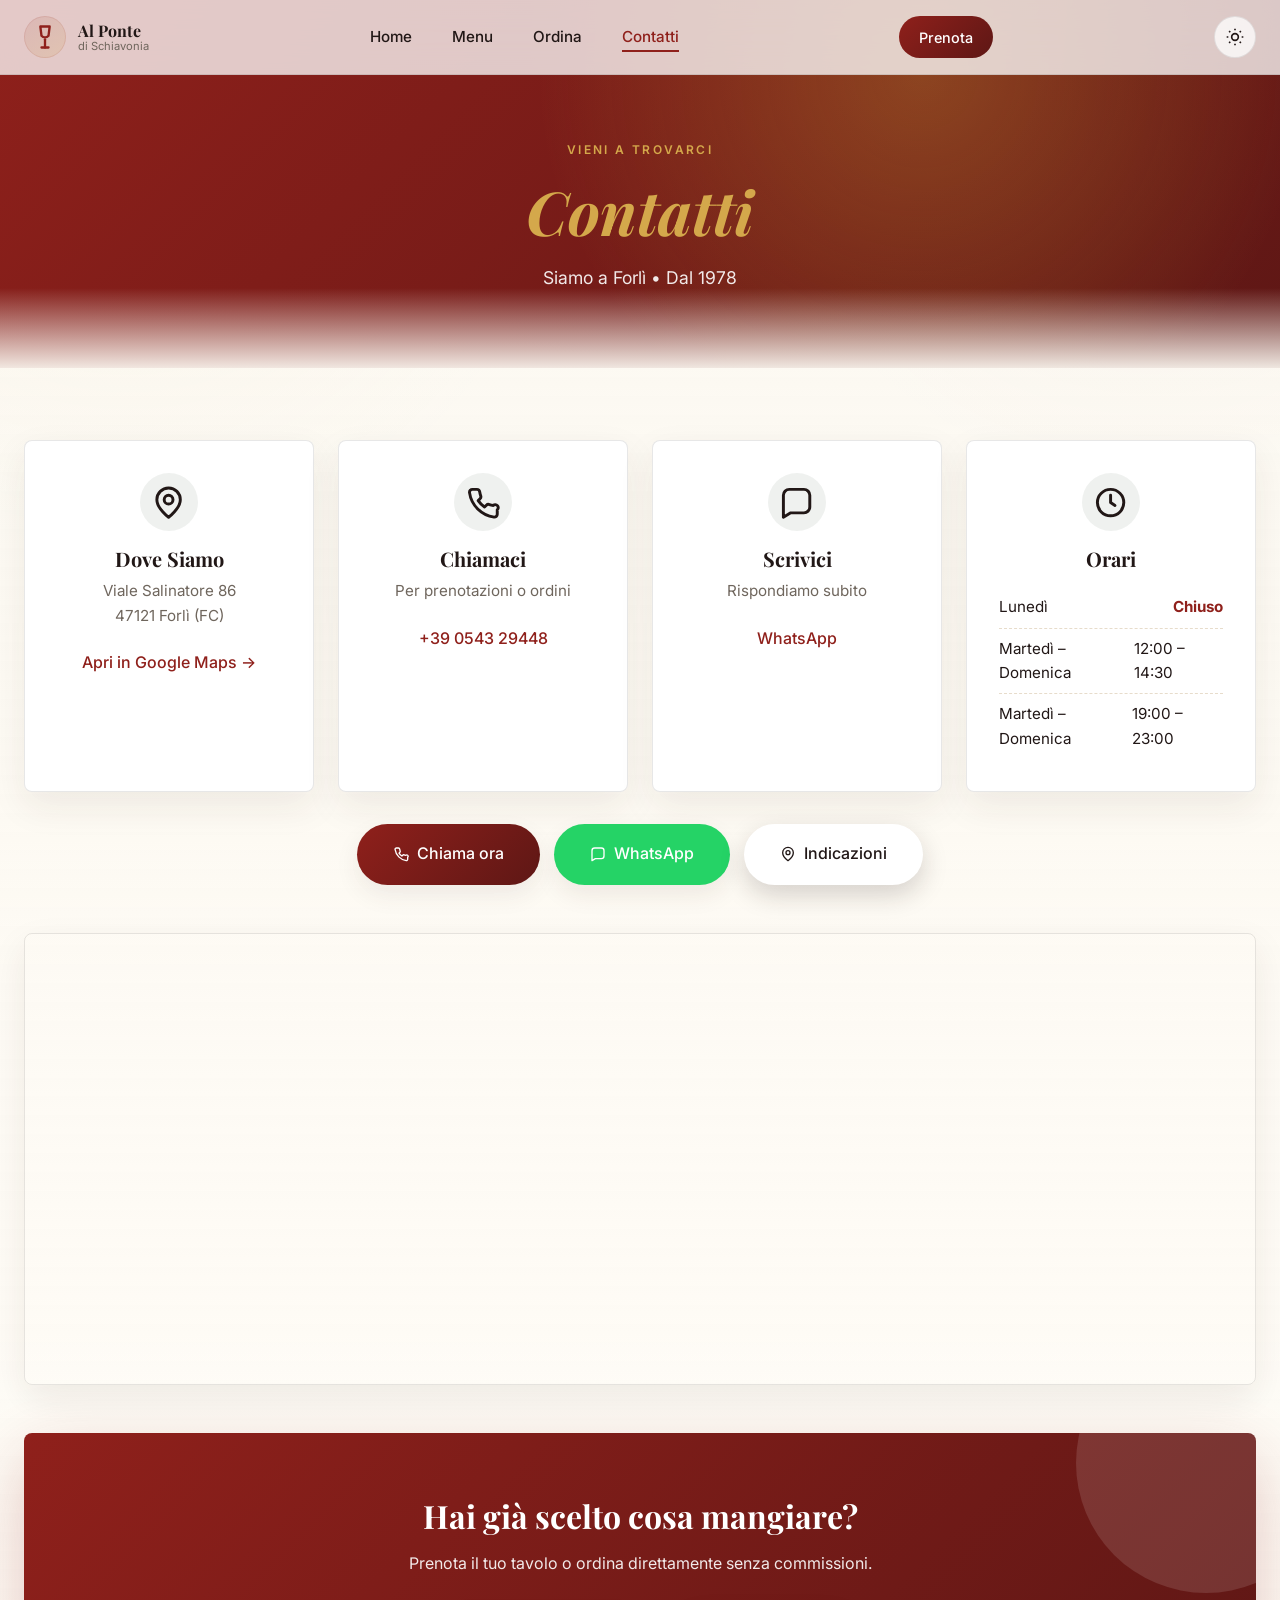
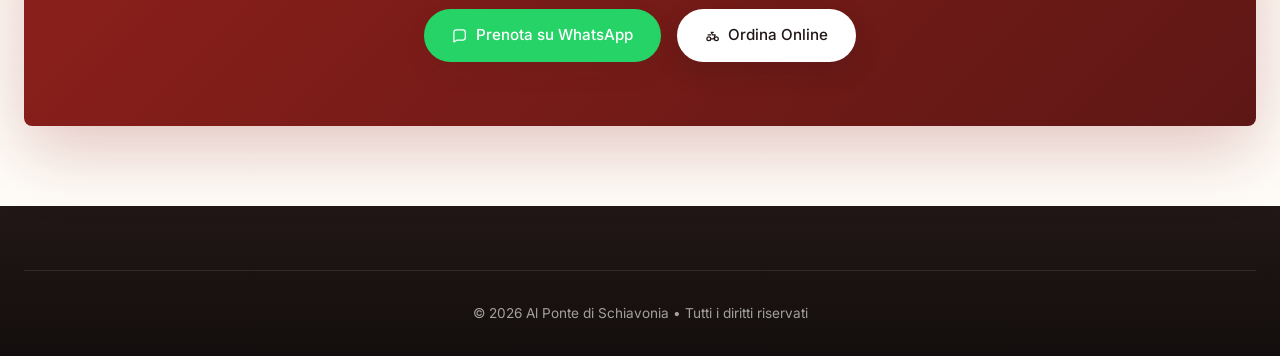
==== commit 8c339b2d: "update" ====
--- a/contatti.html
+++ b/contatti.html
@@ -4,7 +4,10 @@
     <meta charset="UTF-8">
     <meta name="viewport" content="width=device-width, initial-scale=1.0">
     <title>Contatti • Al Ponte di Schiavonia | Forlì</title>
-    <meta name="description" content="Contattaci per prenotare un tavolo o ordinare. Siamo in Viale Salinatore 86, Forlì. Aperti Mar-Dom 12-14:30 e 19-23.">
+    <meta name="description" content="Contatti Al Ponte di Schiavonia, trattoria e pizzeria a Forlì in Viale Salinatore 86. Chiama, scrivi su WhatsApp o apri le indicazioni.">
+    <meta name="keywords" content="contatti pizzeria Forlì, Viale Salinatore 86 Forlì, trattoria Schiavonia Forlì, Al Ponte di Schiavonia telefono">
+    <link rel="preconnect" href="https://fonts.googleapis.com">
+    <link rel="preconnect" href="https://fonts.gstatic.com" crossorigin>
     <link rel="icon" href="favicon.ico" sizes="any">
     <link href="https://fonts.googleapis.com/css2?family=Playfair+Display:wght@400;700;900&family=Inter:wght@300;400;500;600;700&display=swap" rel="stylesheet">
     <link rel="stylesheet" href="css/styles.css">
@@ -14,7 +17,7 @@
 <nav class="navbar" id="navbar">
     <div class="container nav-container">
         <a href="index.html" class="logo">
-            <span class="logo-icon">🍷</span>
+            <span class="logo-icon"><svg class="icon-svg" viewBox="0 0 24 24" fill="none" stroke="currentColor" stroke-width="2"><path d="M8 3h8l-1 8a4 4 0 0 1-6 0L8 3z"/><path d="M12 14v7"/><path d="M9 21h6"/></svg></span>
             <span class="logo-text">Al Ponte<br><small>di Schiavonia</small></span>
         </a>
         <ul class="nav-links">
@@ -51,7 +54,7 @@
         <div class="contacts-grid">
 
             <div class="contact-card animate-on-scroll">
-                <div class="contact-icon">📍</div>
+                <div class="contact-icon"><svg class="icon-svg" viewBox="0 0 24 24" fill="none" stroke="currentColor" stroke-width="2"><path d="M20 10c0 6-8 12-8 12S4 16 4 10a8 8 0 1 1 16 0z"/><circle cx="12" cy="10" r="3"/></svg></div>
                 <h3>Dove Siamo</h3>
                 <p>Viale Salinatore 86<br>47121 Forlì (FC)</p>
                 <a href="https://maps.google.com/?q=Viale+Salinatore+86+Forli" target="_blank" rel="noopener" class="btn-link">
@@ -60,21 +63,21 @@
             </div>
 
             <div class="contact-card animate-on-scroll" data-delay="100">
-                <div class="contact-icon">📞</div>
+                <div class="contact-icon"><svg class="icon-svg" viewBox="0 0 24 24" fill="none" stroke="currentColor" stroke-width="2"><path d="M22 16.92v3a2 2 0 0 1-2.18 2A19.8 19.8 0 0 1 3.08 5.18 2 2 0 0 1 5.06 3h3a2 2 0 0 1 2 1.72c.12.9.33 1.77.63 2.6a2 2 0 0 1-.45 2.11L9 10.67a16 16 0 0 0 4.33 4.33l1.24-1.24a2 2 0 0 1 2.11-.45c.83.3 1.7.51 2.6.63A2 2 0 0 1 22 16.92z"/></svg></div>
                 <h3>Chiamaci</h3>
                 <p>Per prenotazioni o ordini</p>
                 <a href="tel:+39054329448" class="btn-link">+39 0543 29448</a>
             </div>
 
             <div class="contact-card animate-on-scroll" data-delay="200">
-                <div class="contact-icon">💬</div>
+                <div class="contact-icon"><svg class="icon-svg" viewBox="0 0 24 24" fill="none" stroke="currentColor" stroke-width="2"><path d="M21 15a4 4 0 0 1-4 4H8l-5 3V7a4 4 0 0 1 4-4h10a4 4 0 0 1 4 4z"/></svg></div>
                 <h3>Scrivici</h3>
                 <p>Rispondiamo subito</p>
                 <a href="https://wa.me/39054329448" target="_blank" rel="noopener" class="btn-link">WhatsApp</a>
             </div>
 
             <div class="contact-card animate-on-scroll" data-delay="300">
-                <div class="contact-icon">🕐</div>
+                <div class="contact-icon"><svg class="icon-svg" viewBox="0 0 24 24" fill="none" stroke="currentColor" stroke-width="2"><circle cx="12" cy="12" r="9"/><path d="M12 7v5l3 2"/></svg></div>
                 <h3>Orari</h3>
                 <ul class="hours-list">
                     <li><span>Lunedì</span> <span class="closed">Chiuso</span></li>
@@ -83,6 +86,21 @@
                 </ul>
             </div>
 
+        </div>
+
+        <div class="contact-actions animate-on-scroll">
+            <a href="tel:+39054329448" class="btn btn-primary btn-large">
+                <svg class="icon-svg" viewBox="0 0 24 24" fill="none" stroke="currentColor" stroke-width="2"><path d="M22 16.92v3a2 2 0 0 1-2.18 2A19.8 19.8 0 0 1 3.08 5.18 2 2 0 0 1 5.06 3h3a2 2 0 0 1 2 1.72c.12.9.33 1.77.63 2.6a2 2 0 0 1-.45 2.11L9 10.67a16 16 0 0 0 4.33 4.33l1.24-1.24a2 2 0 0 1 2.11-.45c.83.3 1.7.51 2.6.63A2 2 0 0 1 22 16.92z"/></svg>
+                Chiama ora
+            </a>
+            <a href="https://wa.me/39054329448?text=Salve,%20vorrei%20informazioni" class="btn btn-whatsapp btn-large" target="_blank" rel="noopener">
+                <svg class="icon-svg" viewBox="0 0 24 24" fill="none" stroke="currentColor" stroke-width="2"><path d="M21 15a4 4 0 0 1-4 4H8l-5 3V7a4 4 0 0 1 4-4h10a4 4 0 0 1 4 4z"/></svg>
+                WhatsApp
+            </a>
+            <a href="https://www.google.com/maps/dir/?api=1&destination=Viale+Salinatore+86,+47121+Forli+FC" class="btn btn-light btn-large" target="_blank" rel="noopener">
+                <svg class="icon-svg" viewBox="0 0 24 24" fill="none" stroke="currentColor" stroke-width="2"><path d="M20 10c0 6-8 12-8 12S4 16 4 10a8 8 0 1 1 16 0z"/><circle cx="12" cy="10" r="3"/></svg>
+                Indicazioni
+            </a>
         </div>
 
         <!-- MAPPA INTEGRATA -->
@@ -104,10 +122,10 @@
             <p>Prenota il tuo tavolo o ordina direttamente senza commissioni.</p>
             <div class="cta-buttons">
                 <a href="https://wa.me/39054329448?text=Salve,%20vorrei%20prenotare%20un%20tavolo" class="btn btn-whatsapp" target="_blank" rel="noopener">
-                    💬 Prenota su WhatsApp
+                    <svg class="icon-svg" viewBox="0 0 24 24" fill="none" stroke="currentColor" stroke-width="2"><path d="M21 15a4 4 0 0 1-4 4H8l-5 3V7a4 4 0 0 1 4-4h10a4 4 0 0 1 4 4z"/></svg> Prenota su WhatsApp
                 </a>
                 <a href="ordina.html" class="btn btn-light">
-                    🛵 Ordina Online
+                    <svg class="icon-svg" viewBox="0 0 24 24" fill="none" stroke="currentColor" stroke-width="2"><circle cx="6" cy="17" r="3"/><circle cx="18" cy="17" r="3"/><path d="M9 17h5l2-6h-4l-2-4h3"/><path d="M5 11h4"/></svg> Ordina Online
                 </a>
             </div>
         </div>
--- a/css/styles.css
+++ b/css/styles.css
@@ -18,13 +18,16 @@
     --paper: #fffdf8;
     --gray: #6f665d;
     --gray-light: #e7dccb;
-    --border: #e1d2bd;
+    --border: rgba(26,26,26,0.10);
     --shadow: 0 14px 36px rgba(67, 39, 30, 0.08);
     --shadow-hover: 0 22px 54px rgba(67, 39, 30, 0.14);
     --radius: 8px;
     --transition: all 0.4s cubic-bezier(0.16, 1, 0.3, 1);
     --whatsapp: #25D366;
     --whatsapp-dark: #128C7E;
+    --surface: #ffffff;
+    --surface-soft: rgba(255,255,255,0.76);
+    --hero-glow: rgba(212,175,55,0.24);
 }
 
 html {
@@ -352,6 +355,10 @@
     justify-content: center;
 }
 
+.mobile-quick-actions {
+    display: none;
+}
+
 /* ========================================
    HERO
 ======================================== */
@@ -518,9 +525,72 @@
     padding: 6rem 0;
 }
 
+.quick-actions-section {
+    padding: 1.5rem 0 0;
+    margin-top: 0;
+    position: relative;
+    z-index: 3;
+    background: var(--cream);
+}
+
+.quick-actions-grid {
+    display: grid;
+    grid-template-columns: repeat(3, 1fr);
+    gap: 1rem;
+}
+
+.quick-action-card {
+    min-height: 96px;
+    display: flex;
+    align-items: center;
+    gap: 1rem;
+    padding: 1.15rem;
+    background: rgba(255, 253, 248, 0.94);
+    border: 1px solid var(--border);
+    border-radius: var(--radius);
+    box-shadow: var(--shadow);
+    transition: var(--transition);
+}
+
+.quick-action-card:hover {
+    transform: translateY(-4px);
+    box-shadow: var(--shadow-hover);
+}
+
+.quick-action-primary {
+    background: linear-gradient(135deg, var(--primary), var(--primary-dark));
+    color: white;
+    border-color: transparent;
+}
+
+.quick-action-icon {
+    width: 48px;
+    height: 48px;
+    border-radius: 50%;
+    display: grid;
+    place-items: center;
+    background: rgba(212, 168, 75, 0.18);
+    flex: 0 0 auto;
+}
+
+.quick-action-card strong,
+.quick-action-card small {
+    display: block;
+}
+
+.quick-action-card small {
+    color: var(--gray);
+    margin-top: 0.15rem;
+}
+
+.quick-action-primary small {
+    color: rgba(255, 255, 255, 0.8);
+}
+
 .section-order {
     background:
         linear-gradient(180deg, var(--cream) 0%, #fffaf0 100%);
+    padding-top: 4.5rem;
 }
 
 .order-grid {
@@ -791,9 +861,50 @@
 }
 
 .menu-filters .container {
-    display: flex;
+    display: grid;
+    grid-template-columns: minmax(0, 1fr) 320px;
+    align-items: center;
     gap: 0.5rem;
+}
+
+.menu-filter-row {
+    display: flex;
+    gap: 0.5rem;
+    overflow-x: auto;
     white-space: nowrap;
+    scrollbar-width: thin;
+    padding-bottom: 0.15rem;
+}
+
+.menu-search {
+    min-width: 0;
+    display: flex;
+    align-items: center;
+    gap: 0.55rem;
+    background: white;
+    border: 1px solid var(--border);
+    border-radius: 50px;
+    padding: 0.55rem 0.9rem;
+    box-shadow: 0 8px 18px rgba(67, 39, 30, 0.05);
+}
+
+.menu-search span {
+    color: var(--primary);
+    font-size: 1.1rem;
+    line-height: 1;
+}
+
+.menu-search input {
+    width: 100%;
+    border: 0;
+    outline: 0;
+    background: transparent;
+    font: inherit;
+    color: var(--dark);
+}
+
+.menu-search input::placeholder {
+    color: rgba(111, 102, 93, 0.75);
 }
 
 .filter-btn {
@@ -1022,6 +1133,26 @@
     text-align: center;
 }
 
+.menu-empty {
+    margin-top: 1.5rem;
+    padding: 2rem;
+    text-align: center;
+    background: var(--paper);
+    border: 1px dashed var(--border);
+    border-radius: var(--radius);
+    color: var(--gray);
+}
+
+.menu-empty strong,
+.menu-empty span {
+    display: block;
+}
+
+.menu-empty strong {
+    color: var(--dark);
+    margin-bottom: 0.35rem;
+}
+
 /* FLOATING CART */
 .floating-cart {
     position: fixed;
@@ -1296,7 +1427,8 @@
 }
 
 .form-group input,
-.form-group textarea {
+.form-group textarea,
+.form-group select {
     width: 100%;
     padding: 0.75rem;
     border: 1px solid var(--border);
@@ -1308,10 +1440,35 @@
 }
 
 .form-group input:focus,
-.form-group textarea:focus {
+.form-group textarea:focus,
+.form-group select:focus {
     outline: none;
     border-color: var(--primary);
     box-shadow: 0 0 0 4px rgba(143, 32, 27, 0.08);
+}
+
+.form-hint {
+    margin-top: 0.4rem;
+    font-size: 0.78rem;
+    color: var(--gray);
+}
+
+.cart-notification a {
+    margin-left: auto;
+    color: var(--primary);
+    font-weight: 700;
+    white-space: nowrap;
+}
+
+.cart-notification-icon {
+    width: 38px;
+    height: 38px;
+    display: grid;
+    place-items: center;
+    border-radius: 50%;
+    color: white;
+    background: var(--primary);
+    flex: 0 0 auto;
 }
 
 .radio-group {
@@ -1366,6 +1523,14 @@
     grid-template-columns: repeat(auto-fit, minmax(240px, 1fr));
     gap: 1.5rem;
     margin-bottom: 3rem;
+}
+
+.contact-actions {
+    display: flex;
+    justify-content: center;
+    gap: 0.9rem;
+    flex-wrap: wrap;
+    margin: -1rem 0 3rem;
 }
 
 .contact-card {
@@ -1587,6 +1752,10 @@
 }
 
 @media (max-width: 768px) {
+    body {
+        padding-bottom: 78px;
+    }
+
     .nav-links,
     .btn-prenota-nav {
         display: none;
@@ -1604,6 +1773,18 @@
         font-size: 2.5rem;
     }
 
+    .quick-actions-section {
+        margin-top: 0;
+    }
+
+    .quick-actions-grid {
+        grid-template-columns: 1fr;
+    }
+
+    .quick-action-card {
+        min-height: 82px;
+    }
+
     .hero {
         min-height: 92vh;
     }
@@ -1620,6 +1801,19 @@
     .hero-fact {
         flex: 1 1 130px;
         min-width: 0;
+    }
+
+    .menu-filters {
+        top: 74px;
+    }
+
+    .menu-filters .container {
+        grid-template-columns: 1fr;
+        gap: 0.75rem;
+    }
+
+    .menu-search {
+        order: -1;
     }
     
     .hero-cta {
@@ -1663,6 +1857,60 @@
     .page-title {
         font-size: 3rem;
     }
+
+    .page-hero {
+        padding: 6.75rem 0 3rem;
+    }
+
+    .page-hero::after {
+        height: 56px;
+    }
+
+    .mobile-quick-actions {
+        position: fixed;
+        left: 0.75rem;
+        right: 0.75rem;
+        bottom: 0.75rem;
+        z-index: 2500;
+        display: grid;
+        grid-template-columns: repeat(4, 1fr);
+        gap: 0.35rem;
+        padding: 0.45rem;
+        background: rgba(255, 253, 248, 0.92);
+        border: 1px solid rgba(225, 210, 189, 0.92);
+        border-radius: 22px;
+        box-shadow: 0 18px 48px rgba(33, 23, 22, 0.2);
+        backdrop-filter: blur(18px);
+    }
+
+    .mobile-quick-actions a {
+        display: flex;
+        flex-direction: column;
+        align-items: center;
+        justify-content: center;
+        min-height: 54px;
+        gap: 0.12rem;
+        border-radius: 16px;
+        color: var(--gray);
+        font-size: 0.68rem;
+        transition: var(--transition);
+    }
+
+    .mobile-quick-actions span {
+        font-size: 1.05rem;
+        line-height: 1;
+    }
+
+    .mobile-quick-actions strong {
+        font-size: 0.68rem;
+        font-weight: 700;
+    }
+
+    .mobile-quick-actions .active-action {
+        background: linear-gradient(135deg, var(--primary), var(--primary-dark));
+        color: white;
+        box-shadow: 0 10px 20px rgba(143, 32, 27, 0.22);
+    }
 }
 
 @media (max-width: 480px) {
@@ -1683,7 +1931,25 @@
     }
 
     .hero-fact {
-        flex-basis: 100%;
+        flex-basis: auto;
+    }
+
+    .hero-facts {
+        display: grid;
+        grid-template-columns: repeat(3, 1fr);
+    }
+
+    .hero-fact {
+        padding: 0.75rem 0.55rem;
+    }
+
+    .hero-fact strong {
+        font-size: 1.35rem;
+    }
+
+    .hero-fact span {
+        font-size: 0.66rem;
+        line-height: 1.25;
     }
     
     .floating-cart {
@@ -1978,3 +2244,640 @@
         padding: 1rem;
     }
 }
+
+/* ========================================
+   COMPONENTI VISUALI: DARK MODE, LIGHTBOX, SKELETON, PARALLAX
+======================================== */
+body.dark-mode {
+    --primary: #C44A3A;
+    --primary-dark: #A73328;
+    --secondary: #F1C75B;
+    --accent: #86A65D;
+    --dark: #F7F1E7;
+    --light: #11100E;
+    --cream: #1B1815;
+    --gray: #BDB3A7;
+    --gray-light: rgba(255,255,255,0.12);
+    --shadow: 0 14px 44px rgba(0,0,0,0.32);
+    --shadow-hover: 0 24px 70px rgba(0,0,0,0.48);
+    --surface: #181512;
+    --surface-soft: rgba(24,21,18,0.78);
+    --border: rgba(255,255,255,0.12);
+    --hero-glow: rgba(241,199,91,0.22);
+}
+
+body {
+    transition: background 0.35s ease, color 0.35s ease;
+}
+
+body::before {
+    content: '';
+    position: fixed;
+    inset: 0;
+    pointer-events: none;
+    z-index: -1;
+    background:
+        radial-gradient(circle at 10% 12%, rgba(212,175,55,0.10), transparent 28rem),
+        radial-gradient(circle at 90% 8%, rgba(139,26,26,0.08), transparent 26rem);
+}
+
+.navbar {
+    background: var(--surface-soft);
+    border-bottom-color: var(--border);
+}
+
+.navbar.scrolled,
+.mobile-menu,
+.order-card,
+.menu-item,
+.order-item,
+.order-cart,
+.contact-card,
+.modal,
+.modal-header,
+.modal-footer {
+    background: var(--surface);
+}
+
+.theme-toggle {
+    width: 42px;
+    height: 42px;
+    border: 1px solid var(--border);
+    border-radius: 999px;
+    background: var(--surface-soft);
+    color: var(--dark);
+    display: inline-flex;
+    align-items: center;
+    justify-content: center;
+    cursor: pointer;
+    transition: var(--transition);
+}
+
+.theme-toggle:hover {
+    color: var(--primary);
+    border-color: var(--primary);
+    transform: translateY(-2px) rotate(8deg);
+}
+
+.theme-toggle svg:last-child,
+body.dark-mode .theme-toggle svg:first-child {
+    display: none;
+}
+
+body.dark-mode .theme-toggle svg:last-child {
+    display: block;
+}
+
+.icon-svg {
+    width: 1.1em;
+    height: 1.1em;
+    display: inline-block;
+    vertical-align: -0.16em;
+    flex: 0 0 auto;
+    stroke-linecap: round;
+    stroke-linejoin: round;
+}
+
+.logo-icon .icon-svg {
+    width: 1.75rem;
+    height: 1.75rem;
+    color: var(--primary);
+}
+
+.quick-action-icon .icon-svg,
+.order-icon .icon-svg {
+    width: 1.6rem;
+    height: 1.6rem;
+}
+
+.order-icon {
+    width: 58px;
+    height: 58px;
+    display: grid;
+    place-items: center;
+    border-radius: 50%;
+    background: rgba(212,175,55,0.16);
+    color: var(--primary);
+}
+
+.btn .icon-svg,
+.btn-add-to-cart .icon-svg,
+.btn-add-small .icon-svg,
+.radio-label .icon-svg,
+.mobile-quick-actions .icon-svg,
+.order-menu h2 .icon-svg,
+.cart-header h3 .icon-svg {
+    width: 1em;
+    height: 1em;
+}
+
+.hero {
+    overflow: hidden;
+    isolation: isolate;
+    background-attachment: fixed;
+}
+
+.hero::before,
+.hero::after {
+    content: '';
+    position: absolute;
+    border-radius: 999px;
+    pointer-events: none;
+    z-index: 0;
+}
+
+.hero::before {
+    width: 36vw;
+    height: 36vw;
+    min-width: 280px;
+    min-height: 280px;
+    right: -8vw;
+    top: 18vh;
+    background: radial-gradient(circle, var(--hero-glow), transparent 68%);
+    filter: blur(8px);
+    animation: heroFloat 10s ease-in-out infinite alternate;
+}
+
+.hero::after {
+    inset: auto 8vw 8vh auto;
+    width: 180px;
+    height: 180px;
+    border: 1px solid rgba(255,255,255,0.16);
+    animation: heroOrbit 18s linear infinite;
+}
+
+.hero-content {
+    transform: translate3d(0, var(--hero-y, 0px), 0);
+    transition: transform 0.1s linear;
+}
+
+@keyframes heroFloat {
+    from { transform: translate3d(0, 0, 0) scale(1); }
+    to { transform: translate3d(-4vw, -3vh, 0) scale(1.12); }
+}
+
+@keyframes heroOrbit {
+    to { transform: rotate(360deg); }
+}
+
+.gallery-item {
+    box-shadow: 0 10px 32px rgba(0,0,0,0.08);
+}
+
+.gallery-item::after {
+    content: 'Apri immagine';
+    position: absolute;
+    inset: auto 1rem 1rem 1rem;
+    padding: 0.65rem 0.85rem;
+    border-radius: 999px;
+    background: rgba(0,0,0,0.55);
+    color: white;
+    font-size: 0.78rem;
+    font-weight: 600;
+    text-align: center;
+    opacity: 0;
+    transform: translateY(10px);
+    transition: var(--transition);
+    backdrop-filter: blur(12px);
+}
+
+.gallery-item:hover::after {
+    opacity: 1;
+    transform: translateY(0);
+}
+
+.lightbox {
+    position: fixed;
+    inset: 0;
+    z-index: 4000;
+    background: rgba(0,0,0,0.86);
+    backdrop-filter: blur(12px);
+    display: grid;
+    place-items: center;
+    padding: 2rem;
+    opacity: 0;
+    visibility: hidden;
+    transition: opacity 0.25s ease, visibility 0.25s ease;
+}
+
+.lightbox.active {
+    opacity: 1;
+    visibility: visible;
+}
+
+.lightbox-content {
+    max-width: min(1100px, 92vw);
+    max-height: 84vh;
+    transform: scale(0.96);
+    transition: transform 0.25s ease;
+}
+
+.lightbox.active .lightbox-content {
+    transform: scale(1);
+}
+
+.lightbox-content img {
+    max-height: 78vh;
+    width: 100%;
+    object-fit: contain;
+    border-radius: 18px;
+    box-shadow: 0 30px 90px rgba(0,0,0,0.5);
+}
+
+.lightbox-caption,
+.lightbox-counter {
+    color: white;
+    text-align: center;
+    margin-top: 0.85rem;
+    font-weight: 500;
+}
+
+.lightbox-counter {
+    position: absolute;
+    left: 50%;
+    bottom: 1.25rem;
+    transform: translateX(-50%);
+    font-size: 0.85rem;
+    opacity: 0.75;
+}
+
+.lightbox-close,
+.lightbox-nav {
+    position: absolute;
+    border: 1px solid rgba(255,255,255,0.18);
+    background: rgba(255,255,255,0.10);
+    color: white;
+    cursor: pointer;
+    transition: var(--transition);
+    backdrop-filter: blur(10px);
+}
+
+.lightbox-close {
+    top: 1.25rem;
+    right: 1.25rem;
+    width: 48px;
+    height: 48px;
+    border-radius: 999px;
+    font-size: 2rem;
+    line-height: 1;
+}
+
+.lightbox-nav {
+    top: 50%;
+    width: 54px;
+    height: 54px;
+    border-radius: 999px;
+    display: grid;
+    place-items: center;
+}
+
+.lightbox-prev { left: 1.5rem; }
+.lightbox-next { right: 1.5rem; }
+
+.lightbox-close:hover,
+.lightbox-nav:hover {
+    background: var(--primary);
+    transform: translateY(-2px);
+}
+
+.skeleton-card,
+.skeleton-order-item {
+    position: relative;
+    overflow: hidden;
+    background: var(--surface);
+    border-radius: var(--radius);
+    box-shadow: var(--shadow);
+}
+
+.skeleton-card {
+    min-height: 210px;
+    padding: 1.5rem;
+}
+
+.skeleton-order-item {
+    min-height: 96px;
+    padding: 1rem;
+}
+
+.skeleton-line,
+.skeleton-pill {
+    background: linear-gradient(90deg, var(--cream), var(--gray-light), var(--cream));
+    background-size: 220% 100%;
+    animation: skeletonShimmer 1.25s ease-in-out infinite;
+}
+
+.skeleton-line {
+    height: 14px;
+    border-radius: 8px;
+    margin-bottom: 0.9rem;
+}
+
+.skeleton-line.title { height: 24px; width: 64%; }
+.skeleton-line.short { width: 42%; }
+.skeleton-pill { width: 96px; height: 32px; border-radius: 999px; margin-top: 1rem; }
+
+@keyframes skeletonShimmer {
+    to { background-position: -220% 0; }
+}
+
+.cta-box {
+    background: linear-gradient(135deg, var(--primary), var(--primary-dark));
+    position: relative;
+    overflow: hidden;
+    box-shadow: 0 24px 70px rgba(139,26,26,0.25);
+}
+
+.cta-box::before {
+    content: '';
+    position: absolute;
+    width: 260px;
+    height: 260px;
+    top: -100px;
+    right: -80px;
+    border-radius: 50%;
+    background: rgba(255,255,255,0.12);
+}
+
+.page-hero {
+    background:
+        radial-gradient(circle at 72% 20%, rgba(212,175,55,0.28), transparent 24rem),
+        linear-gradient(135deg, var(--primary), var(--primary-dark));
+}
+
+body.dark-mode .btn-light {
+    color: #181512;
+}
+
+body.dark-mode .form-group input,
+body.dark-mode .form-group textarea,
+body.dark-mode .form-group select {
+    background: var(--surface);
+    color: var(--dark);
+    border-color: var(--border);
+}
+
+@media (max-width: 768px) {
+    .hero {
+        background-attachment: scroll;
+    }
+
+    .theme-toggle {
+        width: 38px;
+        height: 38px;
+    }
+
+    .lightbox {
+        padding: 1rem;
+    }
+
+    .lightbox-nav {
+        top: auto;
+        bottom: 4rem;
+        width: 46px;
+        height: 46px;
+    }
+
+    .lightbox-prev { left: 1rem; }
+    .lightbox-next { right: 1rem; }
+}
+
+/* ========================================
+   MOBILE UX REFINEMENTS
+======================================== */
+@media (max-width: 768px) {
+    body {
+        padding-bottom: calc(78px + env(safe-area-inset-bottom));
+    }
+
+    .nav-container {
+        padding: 0.75rem 1rem;
+        gap: 0.65rem;
+    }
+
+    .logo-text {
+        font-size: 0.95rem;
+    }
+
+    .theme-toggle,
+    .mobile-menu-btn {
+        flex: 0 0 auto;
+    }
+
+    .hero {
+        min-height: auto;
+        padding: 7rem 0 4.5rem;
+        align-items: flex-end;
+    }
+
+    .hero-content {
+        padding-top: 0;
+    }
+
+    .hero-badge {
+        margin-bottom: 1.35rem;
+        font-size: 0.68rem;
+        letter-spacing: 0.16em;
+    }
+
+    .hero-title {
+        font-size: clamp(2.75rem, 14vw, 4rem);
+        max-width: 10ch;
+    }
+
+    .hero-subtitle {
+        font-size: 1.25rem;
+        margin-bottom: 1rem;
+    }
+
+    .hero-description {
+        font-size: 1rem;
+        margin-bottom: 1.5rem;
+        max-width: 34rem;
+    }
+
+    .hero-scroll {
+        display: none;
+    }
+
+    .hero-facts {
+        grid-template-columns: repeat(3, minmax(0, 1fr));
+        gap: 0.5rem;
+        margin-top: 1.35rem;
+    }
+
+    .hero-fact {
+        min-width: 0;
+        padding: 0.75rem 0.5rem;
+        text-align: center;
+    }
+
+    .hero-fact strong {
+        font-size: 1.35rem;
+    }
+
+    .hero-fact span {
+        font-size: 0.66rem;
+        line-height: 1.2;
+    }
+
+    .quick-actions-section {
+        padding-top: 1rem;
+    }
+
+    .quick-action-card {
+        min-height: 74px;
+        padding: 0.9rem;
+        border-radius: 14px;
+    }
+
+    .quick-action-icon {
+        width: 42px;
+        height: 42px;
+    }
+
+    .section-header {
+        margin-bottom: 2.5rem;
+    }
+
+    .order-card,
+    .contact-card,
+    .cta-box {
+        padding: 1.4rem;
+    }
+
+    .contact-actions {
+        display: grid;
+        grid-template-columns: 1fr;
+        margin-top: -1.5rem;
+    }
+
+    .contact-actions .btn {
+        width: 100%;
+        justify-content: center;
+    }
+
+    .menu-filters {
+        top: 64px;
+        padding: 0.75rem 0;
+    }
+
+    .menu-filter-row {
+        margin: 0 -1rem;
+        padding: 0 1rem 0.25rem;
+        scroll-snap-type: x proximity;
+    }
+
+    .filter-btn {
+        scroll-snap-align: start;
+    }
+
+    .menu-search {
+        padding: 0.7rem 0.95rem;
+    }
+
+    .order-page {
+        padding: 2rem 0;
+    }
+
+    .order-layout {
+        gap: 2rem;
+    }
+
+    .order-menu h2 {
+        position: sticky;
+        top: 64px;
+        z-index: 20;
+        display: flex;
+        align-items: center;
+        gap: 0.45rem;
+        margin: 0 -1rem 1rem;
+        padding: 0.8rem 1rem;
+        background: var(--light);
+        border-bottom: 1px solid var(--border);
+        font-size: 1.35rem;
+    }
+
+    .order-items {
+        grid-template-columns: 1fr;
+        gap: 0.75rem;
+        margin-bottom: 2rem;
+    }
+
+    .order-item {
+        padding: 0.95rem;
+        border: 1px solid var(--border);
+    }
+
+    .order-cart {
+        border: 1px solid var(--border);
+        padding: 1.1rem;
+    }
+
+    .cart-summary {
+        position: sticky;
+        bottom: calc(78px + env(safe-area-inset-bottom));
+        background: var(--surface);
+        z-index: 10;
+        margin: 1rem -1.1rem;
+        padding: 0.8rem 1.1rem;
+        box-shadow: 0 -14px 36px rgba(0,0,0,0.08);
+    }
+
+    .summary-row {
+        padding: 0.28rem 0;
+        font-size: 0.92rem;
+    }
+
+    .summary-row.total {
+        font-size: 1.08rem;
+        padding-top: 0.65rem;
+    }
+
+    .cart-notification {
+        left: 1rem !important;
+        right: 1rem !important;
+        bottom: calc(88px + env(safe-area-inset-bottom)) !important;
+    }
+
+    .mobile-quick-actions {
+        bottom: calc(0.75rem + env(safe-area-inset-bottom));
+        background: var(--surface-soft);
+        border-color: var(--border);
+    }
+}
+
+@media (max-width: 420px) {
+    .container {
+        padding: 0 0.9rem;
+    }
+
+    .hero {
+        padding-top: 6.5rem;
+    }
+
+    .hero-title {
+        font-size: clamp(2.45rem, 15vw, 3.25rem);
+    }
+
+    .hero-facts {
+        grid-template-columns: 1fr;
+    }
+
+    .hero-fact {
+        display: flex;
+        align-items: center;
+        justify-content: space-between;
+        text-align: left;
+    }
+
+    .gallery-grid {
+        grid-auto-rows: 132px;
+        gap: 0.7rem;
+    }
+
+    .mobile-quick-actions {
+        left: 0.5rem;
+        right: 0.5rem;
+        border-radius: 18px;
+    }
+}
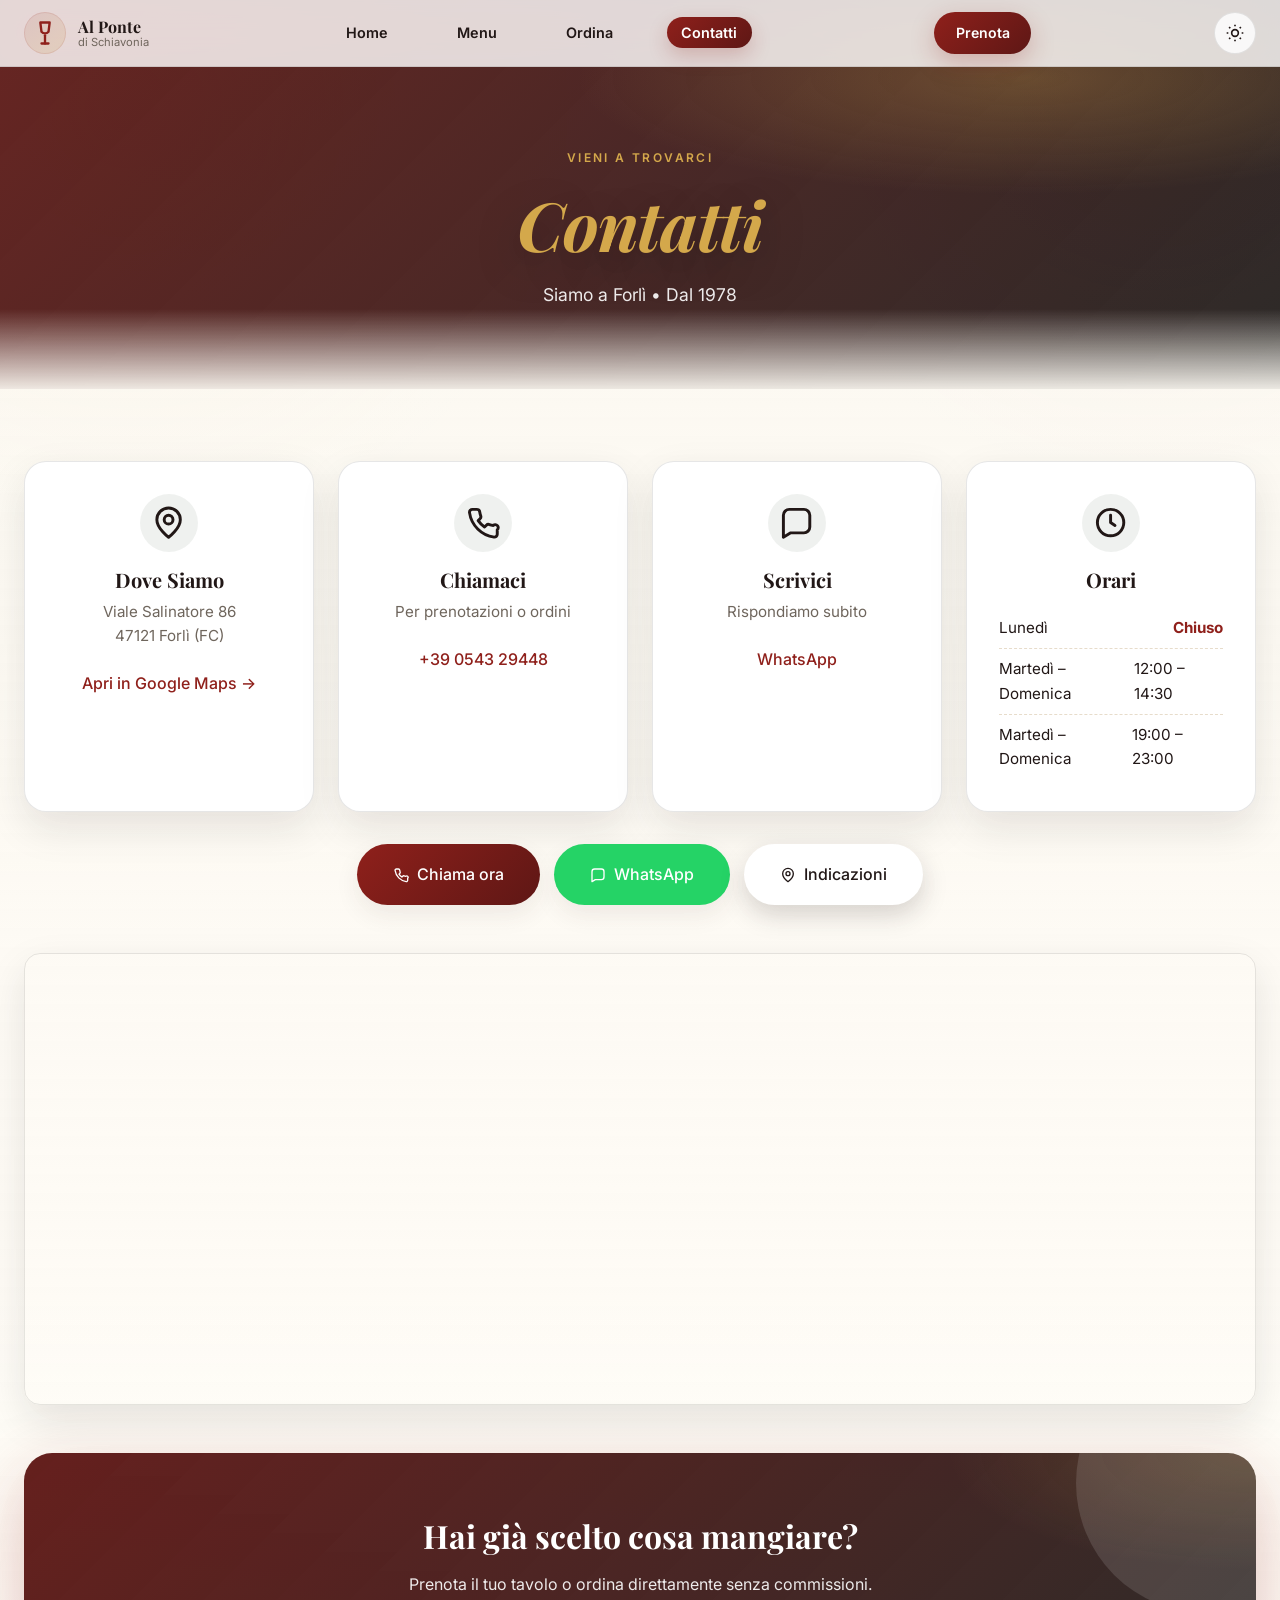
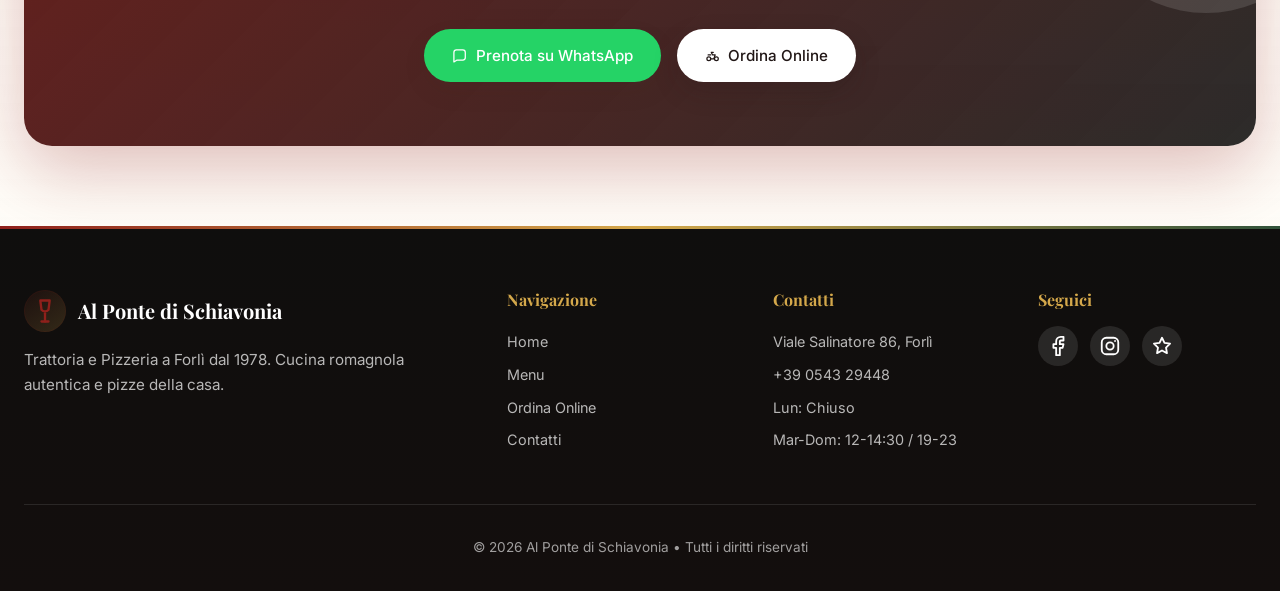
==== commit 7f87ecd0: "grok" ====
--- a/contatti.html
+++ b/contatti.html
@@ -134,6 +134,41 @@
 
 <footer class="footer">
     <div class="container">
+        <div class="footer-grid">
+            <div class="footer-col">
+                <div class="footer-logo">
+                    <span class="logo-icon"><svg class="icon-svg" viewBox="0 0 24 24" fill="none" stroke="currentColor" stroke-width="2"><path d="M8 3h8l-1 8a4 4 0 0 1-6 0L8 3z"/><path d="M12 14v7"/><path d="M9 21h6"/></svg></span>
+                    <span>Al Ponte di Schiavonia</span>
+                </div>
+                <p>Trattoria e Pizzeria a Forlì dal 1978. Cucina romagnola autentica e pizze della casa.</p>
+            </div>
+            <div class="footer-col">
+                <h4>Navigazione</h4>
+                <ul>
+                    <li><a href="index.html">Home</a></li>
+                    <li><a href="menu.html">Menu</a></li>
+                    <li><a href="ordina.html">Ordina Online</a></li>
+                    <li><a href="contatti.html">Contatti</a></li>
+                </ul>
+            </div>
+            <div class="footer-col">
+                <h4>Contatti</h4>
+                <ul>
+                    <li>Viale Salinatore 86, Forlì</li>
+                    <li><a href="tel:+39054329448">+39 0543 29448</a></li>
+                    <li>Lun: Chiuso</li>
+                    <li>Mar-Dom: 12-14:30 / 19-23</li>
+                </ul>
+            </div>
+            <div class="footer-col">
+                <h4>Seguici</h4>
+                <div class="social-links">
+                    <a href="#" aria-label="Facebook"><svg class="icon-svg" viewBox="0 0 24 24" fill="none" stroke="currentColor" stroke-width="2"><path d="M18 2h-3a5 5 0 0 0-5 5v3H7v4h3v8h4v-8h3l1-4h-4V7a1 1 0 0 1 1-1h3z"/></svg></a>
+                    <a href="#" aria-label="Instagram"><svg class="icon-svg" viewBox="0 0 24 24" fill="none" stroke="currentColor" stroke-width="2"><rect x="3" y="3" width="18" height="18" rx="5"/><circle cx="12" cy="12" r="4"/><path d="M17.5 6.5h.01"/></svg></a>
+                    <a href="#" aria-label="TripAdvisor"><svg class="icon-svg" viewBox="0 0 24 24" fill="none" stroke="currentColor" stroke-width="2"><path d="M12 3l2.7 5.5 6.1.9-4.4 4.3 1 6.1L12 16.9l-5.4 2.9 1-6.1-4.4-4.3 6.1-.9L12 3z"/></svg></a>
+                </div>
+            </div>
+        </div>
         <div class="footer-bottom">
             <p>© 2026 Al Ponte di Schiavonia • Tutti i diritti riservati</p>
         </div>
--- a/css/styles.css
+++ b/css/styles.css
@@ -13,21 +13,31 @@
     --secondary: #d4a84b;
     --accent: #31523a;
     --dark: #211716;
+    --ink: #0f0e0d;
     --light: #fbf8f1;
     --cream: #f2eadb;
     --paper: #fffdf8;
     --gray: #6f665d;
     --gray-light: #e7dccb;
-    --border: rgba(26,26,26,0.10);
-    --shadow: 0 14px 36px rgba(67, 39, 30, 0.08);
-    --shadow-hover: 0 22px 54px rgba(67, 39, 30, 0.14);
-    --radius: 8px;
-    --transition: all 0.4s cubic-bezier(0.16, 1, 0.3, 1);
+    --border: rgba(15, 14, 13, 0.10);
+    --shadow: 0 16px 40px rgba(15, 14, 13, 0.10);
+    --shadow-hover: 0 28px 64px rgba(15, 14, 13, 0.16);
+    --shadow-glow: 0 12px 40px rgba(143, 32, 27, 0.28);
+    --radius-sm: 10px;
+    --radius: 16px;
+    --radius-lg: 22px;
+    --radius-xl: 28px;
+    --transition: all 0.35s cubic-bezier(0.16, 1, 0.3, 1);
+    --transition-fast: all 0.22s cubic-bezier(0.16, 1, 0.3, 1);
     --whatsapp: #25D366;
     --whatsapp-dark: #128C7E;
     --surface: #ffffff;
-    --surface-soft: rgba(255,255,255,0.76);
-    --hero-glow: rgba(212,175,55,0.24);
+    --surface-soft: rgba(255, 255, 255, 0.82);
+    --hero-glow: rgba(212, 168, 75, 0.32);
+    --mesh-1: rgba(143, 32, 27, 0.06);
+    --mesh-2: rgba(212, 168, 75, 0.10);
+    --glass: rgba(255, 255, 255, 0.12);
+    --glass-border: rgba(255, 255, 255, 0.22);
 }
 
 html {
@@ -38,6 +48,8 @@
     font-family: 'Inter', sans-serif;
     color: var(--dark);
     background:
+        radial-gradient(ellipse 80% 50% at 20% -10%, var(--mesh-2), transparent 50%),
+        radial-gradient(ellipse 60% 40% at 90% 0%, var(--mesh-1), transparent 45%),
         linear-gradient(180deg, rgba(255, 253, 248, 0.98), rgba(248, 241, 229, 0.95));
     line-height: 1.6;
     overflow-x: hidden;
@@ -89,8 +101,9 @@
 }
 
 .section-title {
-    font-size: 3.35rem;
+    font-size: clamp(2.5rem, 5vw, 3.5rem);
     margin-bottom: 1rem;
+    letter-spacing: -0.02em;
 }
 
 .section-subtitle {
@@ -114,24 +127,25 @@
     left: 0;
     right: 0;
     z-index: 1000;
-    background: rgba(255, 253, 248, 0.88);
-    backdrop-filter: blur(20px);
-    -webkit-backdrop-filter: blur(20px);
+    background: var(--surface-soft);
+    backdrop-filter: blur(24px) saturate(1.4);
+    -webkit-backdrop-filter: blur(24px) saturate(1.4);
     transition: var(--transition);
-    border-bottom: 1px solid rgba(139, 99, 68, 0.14);
+    border-bottom: 1px solid var(--border);
 }
 
 .navbar.scrolled {
-    background: rgba(255, 253, 248, 0.96);
-    border-bottom: 1px solid rgba(139, 99, 68, 0.18);
-    box-shadow: 0 10px 28px rgba(67, 39, 30, 0.07);
+    background: rgba(255, 253, 248, 0.94);
+    border-bottom: 1px solid rgba(15, 14, 13, 0.12);
+    box-shadow: 0 12px 36px rgba(15, 14, 13, 0.08);
 }
 
 .nav-container {
     display: flex;
     align-items: center;
     justify-content: space-between;
-    padding: 1rem 1.5rem;
+    padding: 0.75rem 1.5rem;
+    gap: 1rem;
 }
 
 .logo {
@@ -173,50 +187,48 @@
 }
 
 .nav-links a {
-    font-size: 0.95rem;
-    font-weight: 500;
+    font-size: 0.9rem;
+    font-weight: 600;
     color: var(--dark);
     position: relative;
-    transition: color 0.3s;
+    transition: var(--transition-fast);
+    padding: 0.45rem 0.9rem;
+    border-radius: 50px;
 }
 
 .nav-links a::after {
-    content: '';
-    position: absolute;
-    bottom: -6px;
-    left: 0;
-    width: 0;
-    height: 2px;
-    background: var(--primary);
-    transition: width 0.3s;
-}
-
-.nav-links a:hover,
+    display: none;
+}
+
+.nav-links a:hover {
+    color: var(--primary);
+    background: rgba(143, 32, 27, 0.06);
+}
+
 .nav-links a.active {
-    color: var(--primary);
-}
-
-.nav-links a.active::after,
-.nav-links a:hover::after {
-    width: 100%;
+    color: white;
+    background: linear-gradient(135deg, var(--primary), var(--primary-dark));
+    box-shadow: 0 8px 20px rgba(143, 32, 27, 0.22);
 }
 
 .btn-prenota-nav {
     background: linear-gradient(135deg, var(--primary), var(--primary-dark));
     color: white;
-    padding: 0.6rem 1.25rem;
+    padding: 0.6rem 1.35rem;
     border-radius: 50px;
-    font-size: 0.9rem;
-    font-weight: 500;
+    font-size: 0.88rem;
+    font-weight: 600;
     display: flex;
     align-items: center;
     gap: 0.5rem;
-    transition: var(--transition);
+    transition: var(--transition-fast);
+    box-shadow: 0 8px 24px rgba(143, 32, 27, 0.25);
 }
 
 .btn-prenota-nav:hover {
     background: var(--primary-dark);
-    transform: translateY(-2px);
+    transform: translateY(-3px);
+    box-shadow: var(--shadow-glow);
 }
 
 .mobile-menu-btn {
@@ -296,12 +308,34 @@
 .btn-primary {
     background: linear-gradient(135deg, var(--primary), var(--primary-dark));
     color: white;
+    position: relative;
+    overflow: hidden;
+    isolation: isolate;
+}
+
+.btn-primary::before {
+    content: '';
+    position: absolute;
+    inset: 0;
+    background: linear-gradient(105deg, transparent 40%, rgba(255, 255, 255, 0.22) 50%, transparent 60%);
+    transform: translateX(-120%);
+    transition: transform 0.55s ease;
+    z-index: 0;
+}
+
+.btn-primary:hover::before {
+    transform: translateX(120%);
 }
 
 .btn-primary:hover {
     background: var(--primary-dark);
-    transform: translateY(-2px);
-    box-shadow: 0 10px 30px rgba(139, 26, 26, 0.3);
+    transform: translateY(-3px);
+    box-shadow: var(--shadow-glow);
+}
+
+.btn-primary > * {
+    position: relative;
+    z-index: 1;
 }
 
 .btn-outline {
@@ -427,11 +461,12 @@
 }
 
 .hero-title {
-    font-size: 5.6rem;
-    line-height: 1;
+    font-size: clamp(3.5rem, 8vw, 6.5rem);
+    line-height: 0.95;
     margin-bottom: 1rem;
     text-wrap: balance;
-    text-shadow: 0 16px 46px rgba(0, 0, 0, 0.35);
+    text-shadow: 0 20px 60px rgba(0, 0, 0, 0.45);
+    letter-spacing: -0.02em;
 }
 
 .hero-title em {
@@ -469,11 +504,19 @@
 
 .hero-fact {
     min-width: 150px;
-    padding: 0.9rem 1rem;
-    border: 1px solid rgba(255, 255, 255, 0.24);
-    border-radius: var(--radius);
-    background: rgba(255, 253, 248, 0.11);
-    backdrop-filter: blur(14px);
+    padding: 1rem 1.15rem;
+    border: 1px solid var(--glass-border);
+    border-radius: var(--radius-lg);
+    background: var(--glass);
+    backdrop-filter: blur(18px) saturate(1.3);
+    box-shadow: 0 8px 32px rgba(0, 0, 0, 0.18);
+    transition: var(--transition-fast);
+}
+
+.hero-fact:hover {
+    transform: translateY(-4px);
+    border-color: rgba(212, 168, 75, 0.5);
+    box-shadow: 0 16px 40px rgba(0, 0, 0, 0.25);
 }
 
 .hero-fact strong {
@@ -544,17 +587,19 @@
     display: flex;
     align-items: center;
     gap: 1rem;
-    padding: 1.15rem;
-    background: rgba(255, 253, 248, 0.94);
+    padding: 1.25rem;
+    background: var(--surface-soft);
     border: 1px solid var(--border);
-    border-radius: var(--radius);
+    border-radius: var(--radius-lg);
     box-shadow: var(--shadow);
-    transition: var(--transition);
+    transition: var(--transition-fast);
+    backdrop-filter: blur(12px);
 }
 
 .quick-action-card:hover {
-    transform: translateY(-4px);
+    transform: translateY(-6px) scale(1.01);
     box-shadow: var(--shadow-hover);
+    border-color: rgba(143, 32, 27, 0.18);
 }
 
 .quick-action-primary {
@@ -602,10 +647,10 @@
 .order-card {
     background: var(--paper);
     padding: 2.5rem;
-    border-radius: var(--radius);
+    border-radius: var(--radius-lg);
     border: 1px solid var(--border);
     box-shadow: var(--shadow);
-    transition: var(--transition);
+    transition: var(--transition-fast);
     position: relative;
     overflow: hidden;
 }
@@ -621,8 +666,9 @@
 }
 
 .order-card:hover {
-    transform: translateY(-8px);
+    transform: translateY(-10px) scale(1.01);
     box-shadow: var(--shadow-hover);
+    border-color: rgba(143, 32, 27, 0.14);
 }
 
 .order-icon {
@@ -671,15 +717,15 @@
 
 .specialty-card {
     background: white;
-    border-radius: var(--radius);
+    border-radius: var(--radius-lg);
     overflow: hidden;
-    transition: var(--transition);
+    transition: var(--transition-fast);
     border: 1px solid var(--border);
     box-shadow: var(--shadow);
 }
 
 .specialty-card:hover {
-    transform: translateY(-8px);
+    transform: translateY(-10px) scale(1.02);
     box-shadow: var(--shadow-hover);
 }
 
@@ -726,11 +772,11 @@
 }
 
 .gallery-item {
-    border-radius: var(--radius);
+    border-radius: var(--radius-lg);
     overflow: hidden;
     position: relative;
     cursor: pointer;
-    box-shadow: 0 14px 36px rgba(67, 39, 30, 0.1);
+    box-shadow: 0 16px 40px rgba(15, 14, 13, 0.12);
 }
 
 .gallery-item::after {
@@ -773,11 +819,12 @@
 
 .cta-box {
     background:
-        linear-gradient(135deg, rgba(95, 23, 21, 0.95), rgba(49, 82, 58, 0.9)),
+        radial-gradient(ellipse 50% 80% at 100% 0%, rgba(212, 168, 75, 0.2), transparent 50%),
+        linear-gradient(135deg, rgba(95, 23, 21, 0.96), rgba(15, 14, 13, 0.88)),
         url('https://images.unsplash.com/photo-1514933651103-005eec06c04b?w=1400&q=80') center/cover;
     color: white;
     padding: 4rem 2rem;
-    border-radius: var(--radius);
+    border-radius: var(--radius-xl);
     text-align: center;
     box-shadow: var(--shadow-hover);
 }
@@ -804,9 +851,10 @@
    PAGE HEROES
 ======================================== */
 .page-hero {
-    padding: 8.5rem 0 4.75rem;
+    padding: 9rem 0 5rem;
     background:
-        linear-gradient(135deg, rgba(94, 23, 21, 0.92), rgba(33, 23, 22, 0.72)),
+        radial-gradient(ellipse 70% 60% at 80% 20%, rgba(212, 168, 75, 0.25), transparent 50%),
+        linear-gradient(135deg, rgba(94, 23, 21, 0.94), rgba(15, 14, 13, 0.82)),
         url('https://images.unsplash.com/photo-1498579150354-977475b7ea0b?w=1600&q=82') center/cover;
     color: white;
     text-align: center;
@@ -831,9 +879,11 @@
 }
 
 .page-title {
-    font-size: 3.8rem;
+    font-size: clamp(2.75rem, 6vw, 4.25rem);
     color: white;
     margin-bottom: 1rem;
+    letter-spacing: -0.02em;
+    text-shadow: 0 12px 40px rgba(0, 0, 0, 0.35);
 }
 
 .page-title em {
@@ -910,11 +960,12 @@
 .filter-btn {
     background: rgba(255, 255, 255, 0.76);
     border: 1px solid var(--border);
-    padding: 0.5rem 1rem;
+    padding: 0.55rem 1.15rem;
     border-radius: 50px;
     font-size: 0.85rem;
+    font-weight: 600;
     cursor: pointer;
-    transition: var(--transition);
+    transition: var(--transition-fast);
     font-family: 'Inter', sans-serif;
     white-space: nowrap;
 }
@@ -928,7 +979,8 @@
     background: linear-gradient(135deg, var(--primary), var(--primary-dark));
     color: white;
     border-color: var(--primary);
-    box-shadow: 0 10px 20px rgba(143, 32, 27, 0.18);
+    box-shadow: var(--shadow-glow);
+    transform: translateY(-1px);
 }
 
 .filter-btn span {
@@ -970,18 +1022,19 @@
 
 .menu-item {
     background: var(--paper);
-    border-radius: var(--radius);
+    border-radius: var(--radius-lg);
     overflow: hidden;
     box-shadow: var(--shadow);
-    transition: var(--transition);
+    transition: var(--transition-fast);
     display: flex;
     flex-direction: column;
     border: 1px solid var(--border);
 }
 
 .menu-item:hover {
-    transform: translateY(-5px);
+    transform: translateY(-8px) scale(1.01);
     box-shadow: var(--shadow-hover);
+    border-color: rgba(143, 32, 27, 0.12);
 }
 
 .menu-item-image {
@@ -1536,16 +1589,17 @@
 .contact-card {
     background: var(--paper);
     padding: 2rem;
-    border-radius: var(--radius);
+    border-radius: var(--radius-lg);
     box-shadow: var(--shadow);
     text-align: center;
-    transition: var(--transition);
+    transition: var(--transition-fast);
     border: 1px solid var(--border);
 }
 
 .contact-card:hover {
-    transform: translateY(-5px);
+    transform: translateY(-8px) scale(1.02);
     box-shadow: var(--shadow-hover);
+    border-color: rgba(143, 32, 27, 0.12);
 }
 
 .contact-icon {
@@ -1621,10 +1675,20 @@
    FOOTER
 ======================================== */
 .footer {
-    background:
-        linear-gradient(180deg, #211716, #130e0d);
+    background: linear-gradient(180deg, var(--ink), #130e0d);
     color: white;
     padding: 4rem 0 2rem;
+    position: relative;
+}
+
+.footer::before {
+    content: '';
+    position: absolute;
+    top: 0;
+    left: 0;
+    right: 0;
+    height: 3px;
+    background: linear-gradient(90deg, var(--primary), var(--secondary), var(--accent));
 }
 
 .footer-grid {
@@ -2254,16 +2318,22 @@
     --secondary: #F1C75B;
     --accent: #86A65D;
     --dark: #F7F1E7;
+    --ink: #F7F1E7;
     --light: #11100E;
     --cream: #1B1815;
     --gray: #BDB3A7;
     --gray-light: rgba(255,255,255,0.12);
-    --shadow: 0 14px 44px rgba(0,0,0,0.32);
-    --shadow-hover: 0 24px 70px rgba(0,0,0,0.48);
+    --shadow: 0 16px 48px rgba(0,0,0,0.36);
+    --shadow-hover: 0 28px 72px rgba(0,0,0,0.52);
+    --shadow-glow: 0 12px 40px rgba(196, 74, 58, 0.32);
     --surface: #181512;
-    --surface-soft: rgba(24,21,18,0.78);
-    --border: rgba(255,255,255,0.12);
+    --surface-soft: rgba(24, 21, 18, 0.88);
+    --border: rgba(255,255,255,0.10);
     --hero-glow: rgba(241,199,91,0.22);
+    --mesh-1: rgba(196, 74, 58, 0.10);
+    --mesh-2: rgba(241, 199, 91, 0.08);
+    --glass: rgba(255, 255, 255, 0.08);
+    --glass-border: rgba(255, 255, 255, 0.14);
 }
 
 body {
@@ -2581,10 +2651,9 @@
 }
 
 .cta-box {
-    background: linear-gradient(135deg, var(--primary), var(--primary-dark));
     position: relative;
     overflow: hidden;
-    box-shadow: 0 24px 70px rgba(139,26,26,0.25);
+    box-shadow: 0 24px 70px rgba(139, 26, 26, 0.28);
 }
 
 .cta-box::before {
@@ -2600,8 +2669,9 @@
 
 .page-hero {
     background:
-        radial-gradient(circle at 72% 20%, rgba(212,175,55,0.28), transparent 24rem),
-        linear-gradient(135deg, var(--primary), var(--primary-dark));
+        radial-gradient(ellipse 70% 60% at 80% 20%, rgba(212, 168, 75, 0.28), transparent 50%),
+        linear-gradient(135deg, rgba(94, 23, 21, 0.94), rgba(15, 14, 13, 0.88)),
+        url('https://images.unsplash.com/photo-1498579150354-977475b7ea0b?w=1600&q=82') center/cover;
 }
 
 body.dark-mode .btn-light {
@@ -2881,3 +2951,208 @@
         border-radius: 18px;
     }
 }
+
+/* ========================================
+   MODERN: LOGO, MENU PLACEHOLDERS, ABOUT
+======================================== */
+.logo-img {
+    width: 42px;
+    height: 42px;
+    border-radius: 50%;
+    object-fit: cover;
+    box-shadow: 0 4px 16px rgba(143, 32, 27, 0.2);
+}
+
+.menu-item-image {
+    height: 160px;
+    overflow: hidden;
+    position: relative;
+    flex-shrink: 0;
+}
+
+.menu-item-image img {
+    width: 100%;
+    height: 100%;
+    object-fit: cover;
+    transition: transform 0.5s ease;
+}
+
+.menu-item:hover .menu-item-image img {
+    transform: scale(1.06);
+}
+
+.menu-item-placeholder {
+    width: 100%;
+    height: 100%;
+    display: grid;
+    place-items: center;
+    background:
+        radial-gradient(circle at 30% 30%, rgba(212, 168, 75, 0.22), transparent 55%),
+        linear-gradient(135deg, rgba(143, 32, 27, 0.12), rgba(49, 82, 58, 0.10));
+    color: var(--primary);
+}
+
+.menu-item-placeholder .icon-svg {
+    width: 2.5rem;
+    height: 2.5rem;
+    opacity: 0.7;
+}
+
+.menu-item-placeholder[data-category="pizze"] {
+    background: linear-gradient(135deg, rgba(143, 32, 27, 0.14), rgba(212, 168, 75, 0.16));
+}
+
+.menu-item-placeholder[data-category="primi"] {
+    background: linear-gradient(135deg, rgba(212, 168, 75, 0.18), rgba(143, 32, 27, 0.10));
+}
+
+.menu-item-placeholder[data-category="birre"],
+.menu-item-placeholder[data-category="vini_rossi"],
+.menu-item-placeholder[data-category="vini_bianchi"],
+.menu-item-placeholder[data-category="bevande"] {
+    background: linear-gradient(135deg, rgba(49, 82, 58, 0.14), rgba(143, 32, 27, 0.08));
+}
+
+.section-about {
+    background: var(--paper);
+    padding: 6rem 0;
+}
+
+.about-grid {
+    display: grid;
+    grid-template-columns: 1fr 1fr;
+    gap: 3.5rem;
+    align-items: center;
+}
+
+.about-image {
+    border-radius: var(--radius-xl);
+    overflow: hidden;
+    aspect-ratio: 4 / 5;
+    box-shadow: var(--shadow-hover);
+    position: relative;
+}
+
+.about-image img {
+    width: 100%;
+    height: 100%;
+    object-fit: cover;
+}
+
+.about-image-placeholder {
+    width: 100%;
+    height: 100%;
+    display: grid;
+    place-items: center;
+    background:
+        radial-gradient(circle at 70% 30%, var(--mesh-2), transparent 50%),
+        linear-gradient(160deg, rgba(143, 32, 27, 0.15), rgba(15, 14, 13, 0.08));
+    color: var(--primary);
+}
+
+.about-image-placeholder .icon-svg {
+    width: 4rem;
+    height: 4rem;
+    opacity: 0.5;
+}
+
+.about-content .section-label {
+    text-align: left;
+}
+
+.about-content .section-title {
+    text-align: left;
+    margin-bottom: 1.25rem;
+}
+
+.about-content p {
+    color: var(--gray);
+    margin-bottom: 1rem;
+    font-size: 1.05rem;
+}
+
+.about-stats {
+    display: flex;
+    gap: 2rem;
+    margin-top: 2rem;
+    flex-wrap: wrap;
+}
+
+.about-stat strong {
+    display: block;
+    font-family: 'Playfair Display', serif;
+    font-size: 2rem;
+    color: var(--primary);
+    line-height: 1;
+}
+
+.about-stat span {
+    font-size: 0.82rem;
+    color: var(--gray);
+    text-transform: uppercase;
+    letter-spacing: 0.1em;
+}
+
+.order-icon {
+    animation: iconFloat 4s ease-in-out infinite;
+}
+
+@keyframes iconFloat {
+    0%, 100% { transform: translateY(0); }
+    50% { transform: translateY(-4px); }
+}
+
+.cta-box {
+    border-radius: var(--radius-xl);
+}
+
+@media (max-width: 768px) {
+    .about-grid {
+        grid-template-columns: 1fr;
+        gap: 2rem;
+    }
+
+    .about-image {
+        aspect-ratio: 16 / 10;
+        max-height: 280px;
+    }
+
+    .about-content .section-title,
+    .about-content .section-label {
+        text-align: center;
+    }
+
+    .about-content p {
+        text-align: center;
+    }
+
+    .about-stats {
+        justify-content: center;
+    }
+}
+
+@media (prefers-reduced-motion: reduce) {
+    *, *::before, *::after {
+        animation-duration: 0.01ms !important;
+        animation-iteration-count: 1 !important;
+        transition-duration: 0.01ms !important;
+    }
+
+    .hero-content {
+        transform: none !important;
+    }
+
+    .hero::before,
+    .hero::after {
+        animation: none !important;
+    }
+
+    .order-icon {
+        animation: none !important;
+    }
+
+    .animate-on-scroll {
+        opacity: 1;
+        transform: none;
+    }
+}
